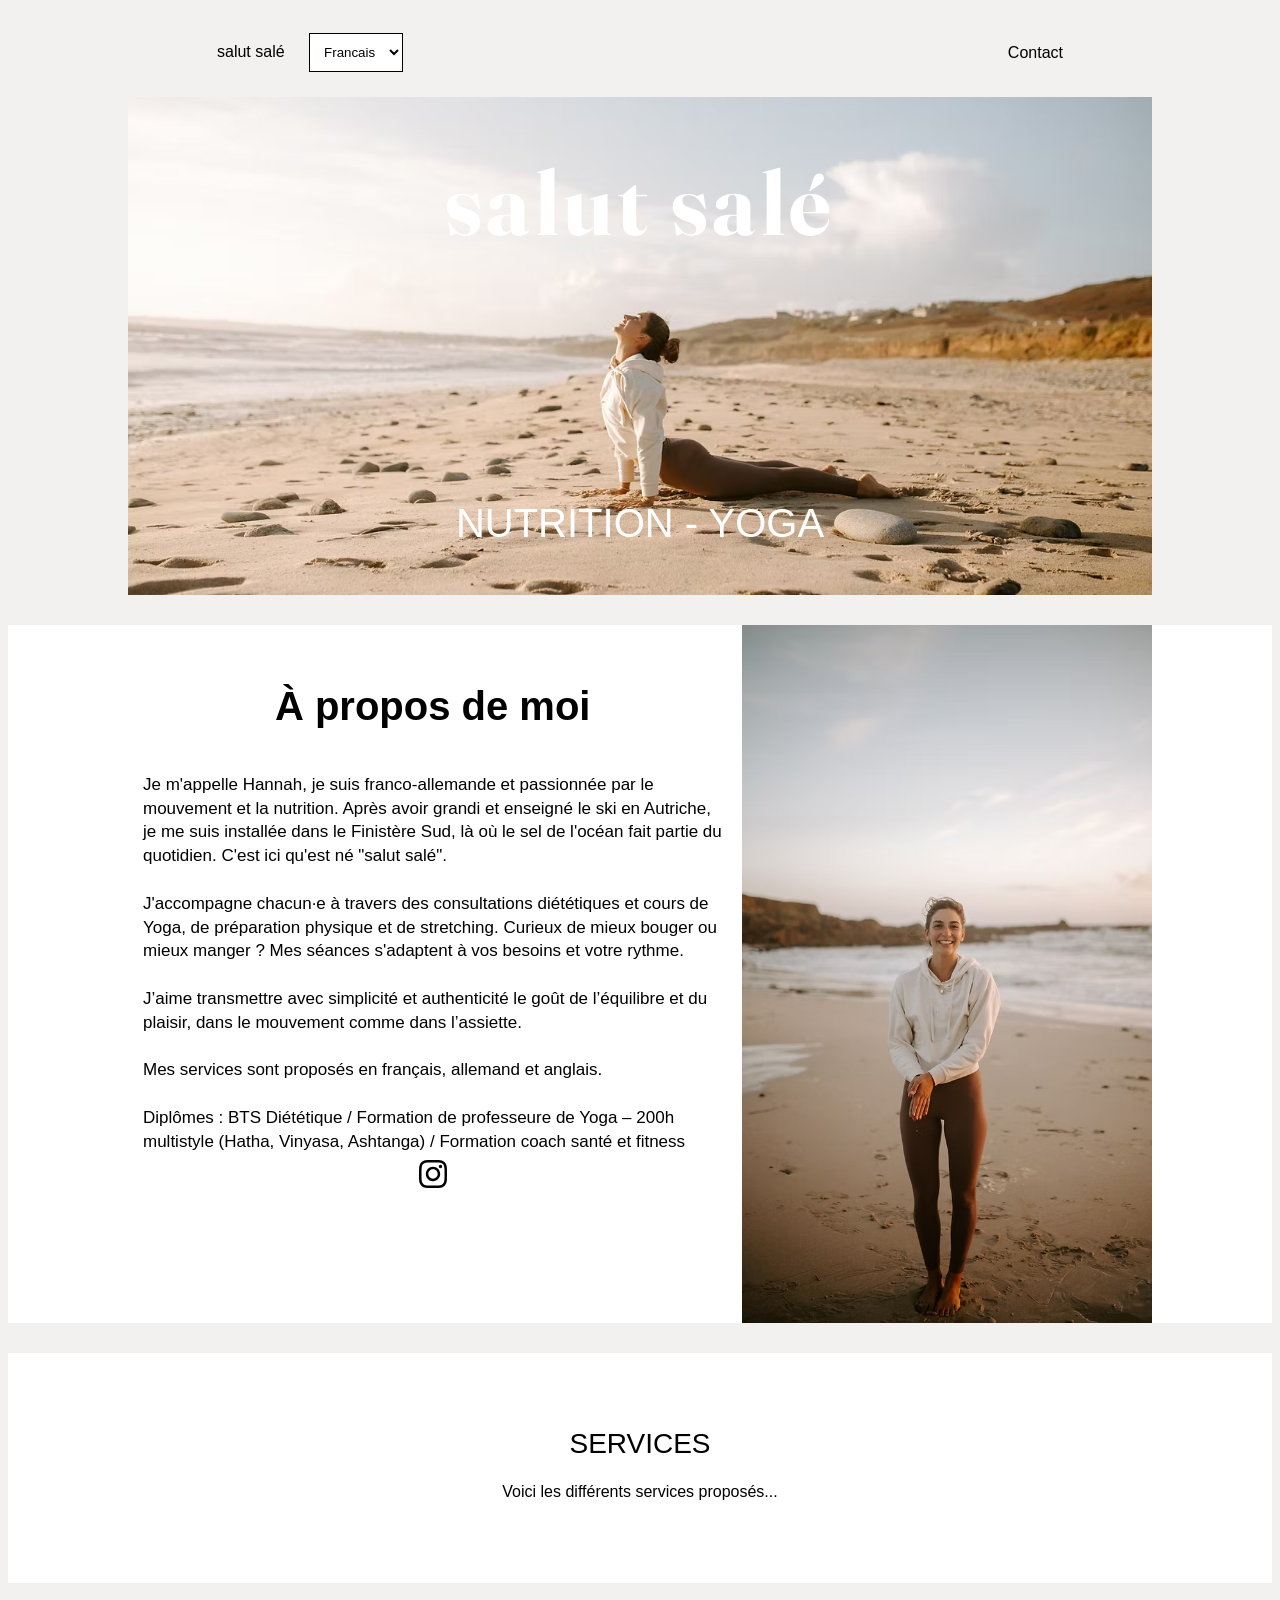
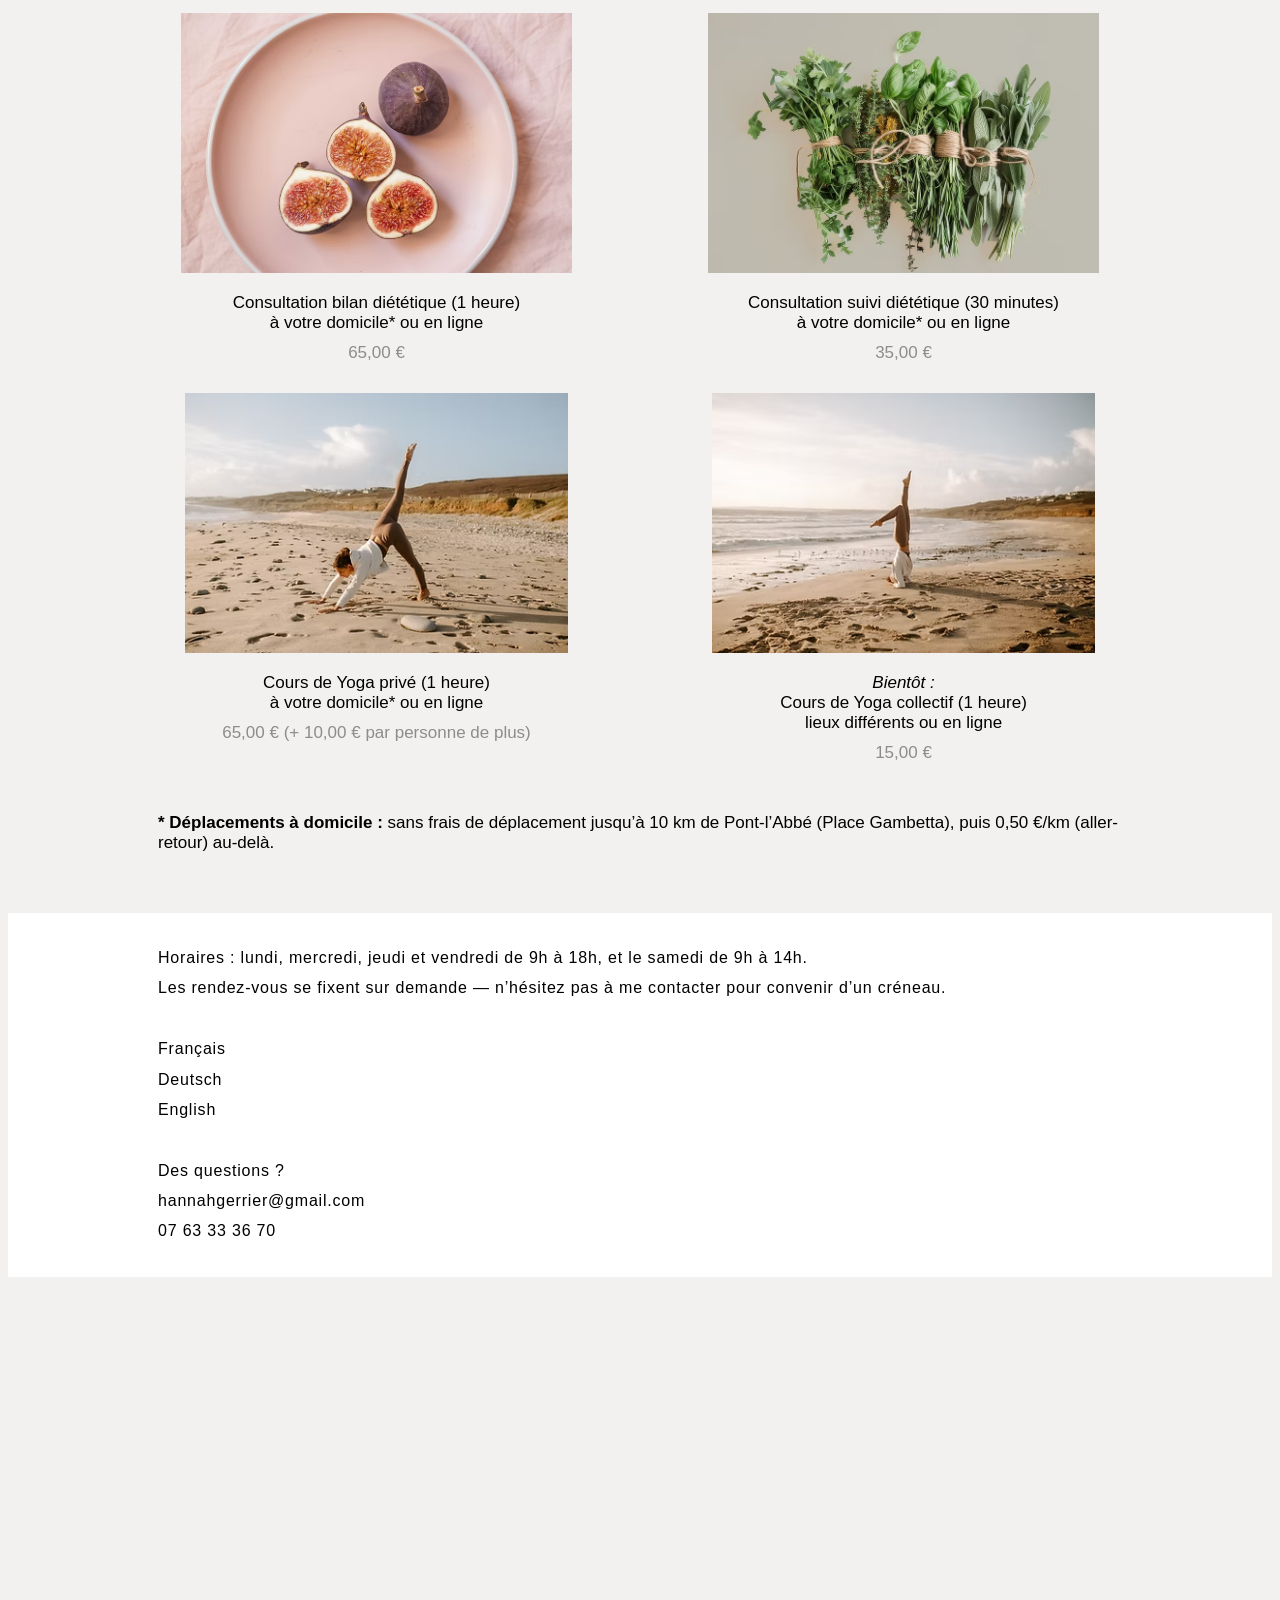
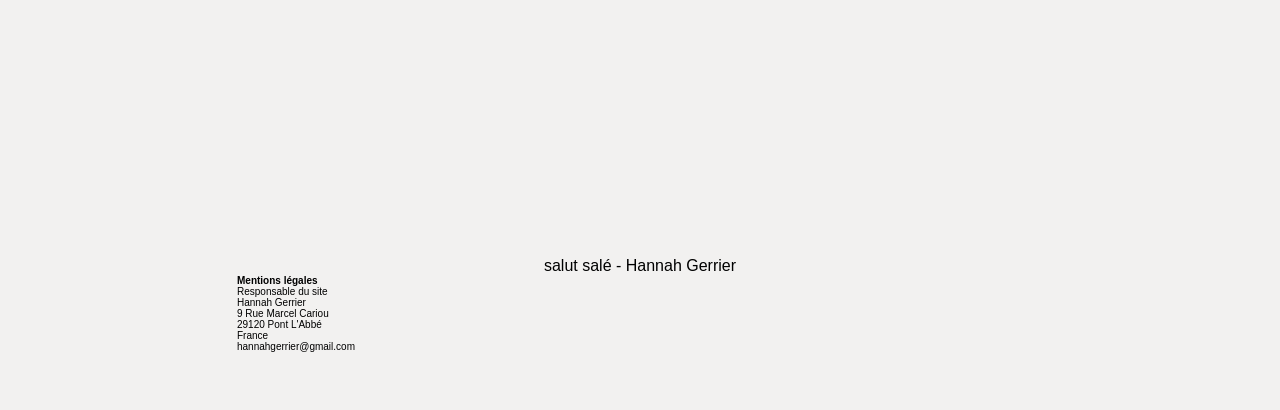
==== index.html @ c389832f "fix" ====
<!DOCTYPE html>
<html lang="fr">
  <head>
    <meta charset="utf-8" />
    <meta name="viewport" content="width=device-width, initial-scale=1.0" />
    <meta
      name="description"
      content="Hannah Gerrier - Diététicienne, professeure de Yoga et coach sportif dans le Finistère Sud. Consultations diététiques, cours de Yoga et préparation physique à domicile ou en ligne."
    />
    <meta property="og:title" content="salut salé - Nutrition et Yoga" />
    <meta
      property="og:description"
      content="Accompagnement personnalisé en nutrition et yoga dans le Finistère Sud par Hannah Gerrier."
    />
    <meta property="og:type" content="website" />
    <meta property="og:image" content="media/about.jpg" />
    <title>salut salé - Nutrition et Yoga | Hannah Gerrier</title>
    <link rel="stylesheet" href="index.css" />
    <link
      href="https://db.onlinewebfonts.com/c/55c4f556836775174bfac94178a3fe82?family=Proxima+N+W01+Reg"
      rel="stylesheet"
    />
    <link
      href="https://fonts.googleapis.com/css2?family=Fraunces:ital,opsz,wght@0,9..144,100..900;1,9..144,100..900&display=swap"
      rel="stylesheet"
    />
  </head>
  <body>
    <header>
      <div class="inner">
        <div>
          <span id="siteTitle">salut salé</span>
          <select id="langSelect" aria-label="Sélectionner la langue">
            <option>Francais</option>
            <option>Deutsch</option>
            <option>English</option>
          </select>
        </div>
        <a id="contactLink" href="#contact">Contact</a>
      </div>
    </header>
    <main>
      <section>
        <div class="inner title-section">
          <img
            class="title-picture"
            src="media/main.jpg"
            loading="lazy"
            alt="salut salé"
          />
          <div class="title">
            <div class="maintitle" id="siteTitle">salut salé</div>
            <div class="subtitle" id="subtitle">NUTRITION - YOGA</div>
          </div>
        </div>
      </section>

      <section class="bg-white">
        <div class="inner about">
          <div class="about-text">
            <h2 id="aboutTitle">À propos de moi</h2>
            <div class="about-description" id="aboutDescription">
              Je m'appelle Hannah, je suis franco-allemande et passionnée par le
              mouvement et la nutrition. Après avoir grandi et enseigné le ski
              en Autriche, je me suis installée dans le Finistère Sud, là où le
              sel de l'océan fait partie du quotidien. C'est ici qu'est né
              "salut salé".<br /><br />
              J'accompagne chacun·e à travers des consultations diététiques et
              cours de Yoga, de préparation physique et de stretching. Curieux
              de mieux bouger ou mieux manger ? Mes séances s'adaptent à vos
              besoins et votre rythme.<br /><br />
              J’aime transmettre avec simplicité et authenticité le goût de
              l’équilibre et du plaisir, dans le mouvement comme dans
              l’assiette.<br /><br />
              Mes services sont proposés en français, allemand et anglais.<br /><br />
              Diplômes : BTS Diététique / Formation de professeure de Yoga –
              200h multistyle (Hatha, Vinyasa, Ashtanga) / Formation coach santé
              et fitness
            </div>
            <div>
              <a
                href="https://www.instagram.com/salut.sale.h/"
                target="_blank"
                rel="noopener noreferrer"
                aria-label="Suivez-moi sur Instagram"
              >
                <img class="insta-img" src="media/insta.svg" alt="Instagram" />
              </a>
            </div>
          </div>
          <img
            class="about-img"
            src="media/about.jpg"
            loading="lazy"
            alt="Hannah Gerrier"
          />
        </div>
      </section>

      <section class="bg-white">
        <div class="inner services">
          <h2 id="servicesTitle">SERVICES</h2>
          <span id="servicesSubtitle">
            Voici les différents services proposés...
          </span>
        </div>
      </section>
      <section>
        <div class="inner">
          <div>
            <div class="service-list">
              <div class="service">
                <img
                  src="media/food1.jpg"
                  loading="lazy"
                  alt="Consultation diététique"
                />
                <span class="service-name" id="service1">
                  Consultation bilan diététique (1 heure)<br />à votre domicile*
                  ou en ligne
                </span>
                <span class="cost" id="service1Cost">65,00 €</span>
              </div>

              <div class="service">
                <img
                  src="media/food2.jpg"
                  loading="lazy"
                  alt="Suivi diététique"
                />
                <span class="service-name" id="service2">
                  Consultation suivi diététique (30 minutes)<br />à votre
                  domicile* ou en ligne
                </span>
                <span class="cost" id="service2Cost">35,00 €</span>
              </div>

              <div class="service">
                <img
                  src="media/yoga3.jpg"
                  loading="lazy"
                  alt="Cours de Yoga privé"
                />
                <span class="service-name" id="service3">
                  Cours de Yoga privé (1 heure)<br />à votre domicile* ou en
                  ligne
                </span>
                <span class="cost" id="service3Cost"
                  >65,00 € (+ 10,00 € par personne de plus)</span
                >
              </div>

              <div class="service">
                <img
                  src="media/yoga4.jpg"
                  loading="lazy"
                  alt="Cours de Yoga collectif"
                />
                <span class="service-name" id="service4">
                  <i>Bientôt :</i><br />
                  Cours de Yoga collectif (1 heure)<br />lieux différents ou en
                  ligne
                </span>
                <span class="cost" id="service4Cost">15,00 €</span>
              </div>
            </div>
          </div>
          <div id="locationNotice" class="location-notice">
            <b>* Déplacements à domicile :</b> sans frais de déplacement jusqu’à
            10 km de Pont-l’Abbé (Place Gambetta), puis 0,50 €/km (aller-retour)
            au-delà.
          </div>
        </div>
      </section>

      <section id="contact" class="bg-white">
        <div class="inner contact-section">
          <div id="contactSection">
            Horaires : lundi, mercredi, jeudi et vendredi de 9h à 18h, et le
            samedi de 9h à 14h.<br />
            Les rendez-vous se fixent sur demande — n’hésitez pas à me contacter
            pour convenir d’un créneau.<br /><br />
            Français<br />
            Deutsch<br />
            English<br /><br />
            Des questions ?<br />
            hannahgerrier@gmail.com<br />
            07 63 33 36 70
          </div>
        </div>
      </section>

      <section>
        <iframe
          class="maps inner"
          src="https://www.google.com/maps/embed?pb=!1m18!1m12!1m3!1d46702.15419471925!2d-4.232252920389788!3d47.86614878731675!2m3!1f0!2f0!3f0!3m2!1i1024!2i768!4f13.1!3m3!1m2!1s0x48172dc0f04c8cf7%3A0x40ca5cd36e563e0!2s29120%20Pont-l&#39;Abb%C3%A9%2C%20France!5e0!3m2!1sfr!2sat!4v1762604699730!5m2!1sfr!2sat"
          width="100%"
          height="500px"
          style="border: 0"
          allowfullscreen=""
          loading="lazy"
          referrerpolicy="no-referrer-when-downgrade"
        ></iframe>
      </section>
    </main>

    <footer>
      <div class="who" id="who">salut salé - Hannah Gerrier</div>

      <div class="inner">
        <div class="legal">
          <div class="legal-title" id="legalTitle">Mentions légales</div>
          <div id="legalContent">
            Responsable du site<br />
            Hannah Gerrier<br />
            9 Rue Marcel Cariou<br />
            29120 Pont L'Abbé<br />
            France<br />
            hannahgerrier@gmail.com
          </div>
        </div>
      </div>
    </footer>
    <script src="script.js"></script>
  </body>
</html>
---- index.css ----
html {
  font-family: "Proxima N W01 Reg", "Proxima Nova", "Helvetica Neue", Helvetica,
    Arial, sans-serif;
  scroll-behavior: smooth;
}

body {
  background-color: #f2f1f0;
}

main {
  display: flex;
  flex-direction: column;
  section {
    width: 100%;
    display: flex;
    justify-content: center;
    .inner {
      width: clamp(700px, 80vw, 1200px);
    }
  }
}

.bg-white {
  background-color: white;
}

* {
  box-sizing: border-box;
}

a {
  color: inherit;
  text-decoration: none;
}
a:visited {
  color: inherit;
}

header {
  display: flex;
  justify-content: center;

  .inner {
    display: flex;
    justify-content: space-between;
    width: clamp(500px, 70vw, 1000px);
    align-items: center;
    padding: 25px;

    select {
      margin-left: 20px;
      background: white;
      border: 1px solid black;
      padding: 10px;
    }
  }
}

main {
  display: flex;
  flex-direction: column;
  gap: 30px;
}

.title-section {
  position: relative;
  width: 100%;
  img {
    width: 100%;
    max-height: 640px;
    height: auto;
    display: block;
    object-fit: cover;
  }
  .title {
    position: absolute;
    top: 50%;
    left: 50%;
    transform: translate(-50%, -50%);
    color: white;
    text-align: center;

    display: flex;
    flex-direction: column;
    justify-content: space-between;
    height: 100%;
    padding: 50px;

    .maintitle {
      white-space: nowrap;
      font-weight: 700;
      font-family: "Fraunces";
      font-size: 90px;
      letter-spacing: 0.05em;
    }

    .subtitle {
      font-size: 40px;
    }
  }
}

.about {
  display: flex;
  justify-content: space-between;

  .about-text {
    padding: 15px;
    flex: 1;
    display: flex;
    align-items: center;
    flex-direction: column;
    padding-right: 20px;

    h2 {
      font-size: 40px;
      text-align: center;
      margin: 50px 0;
      font-weight: 700;
    }
    font-size: 18px;
    line-height: 1.8em;

    .about-description {
      max-width: 800px;
      font-size: 17px;
      line-height: 1.4em;
    }

    .insta-img {
      width: 40px;
      height: 40px;
      vertical-align: middle;
    }
  }
  .about-img {
    max-width: 40%;
    max-height: 800px;
    height: auto;
    object-fit: cover;
  }
}

.services {
  display: flex;
  justify-content: center;
  align-items: center;
  text-align: center;
  flex-direction: column;
  height: 200px;
  width: 100%;
  background-color: white;
  margin-bottom: 30px;

  h2 {
    font-size: 28px;
    font-weight: normal;
  }
}

.service-list {
  display: grid;
  grid-template-columns: repeat(2, 1fr);
  row-gap: 30px;
  column-gap: 30px;

  .service {
    display: flex;
    flex-direction: column;
    align-items: center;
    gap: 10px;
    text-align: center;
    font-size: 17px;

    img {
      width: auto;
      height: 270px;
      object-fit: cover;
      padding-bottom: 10px;
    }

    .cost {
      color: rgb(142, 140, 139);
    }
  }
}

.location-notice {
  font-size: 17px;
  padding: 30px;
  margin-top: 20px;
}

.contact-section {
  width: 100%;
  padding: 30px;
  letter-spacing: 0.05em;
  line-height: 1.9em;
  font-size: 16px;
}

footer {
  display: flex;
  flex-direction: column;

  justify-content: center;
  align-items: center;

  padding-top: 50px;
  padding-bottom: 50px;

  div {
    width: min(70vw, 1000px);
    padding: 0 15px;
  }

  .who {
    display: flex;
    justify-content: center;
    align-items: center;
  }

  .legal {
    font-size: 10px;

    .legal-title {
      font-weight: 700;
    }
  }
}

/* Mobile Responsive Styles */
@media (max-width: 768px) {
  header {
    .inner {
      flex-direction: column;
      gap: 15px;
      padding: 15px;

      select {
        margin-left: 0;
      }
    }
  }

  main section .inner {
    width: 95vw;
    min-width: unset;
  }

  .about {
    flex-direction: column;

    .about-img {
      max-width: 100%;
    }
  }

  .service-list {
    grid-template-columns: 1fr;

    .service {
      img {
        width: 100%;
        height: auto;
      }
    }
  }

  .title-section {
    .title {
      padding: 10px;

      .maintitle {
        font-size: 10vw;
        line-height: 0.9;
      }

      .subtitle {
        font-size: 5vw;
      }
    }
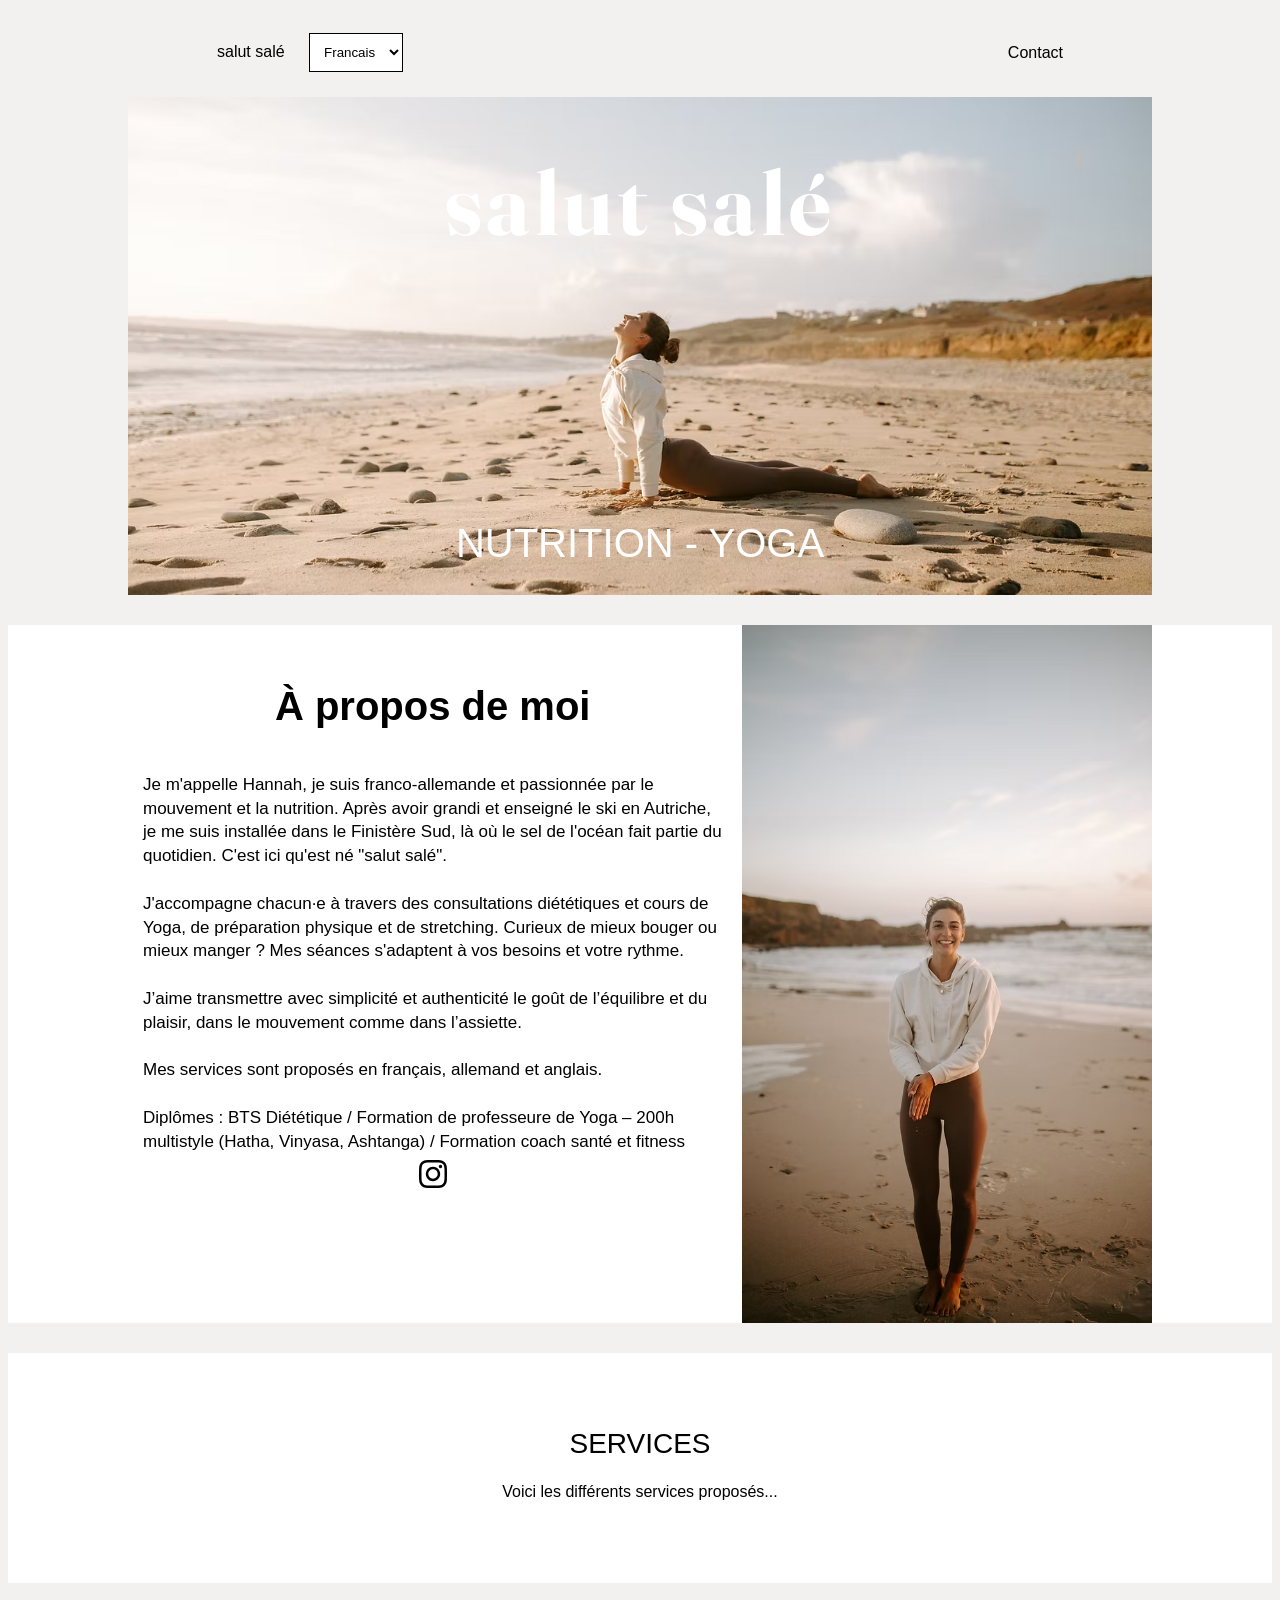
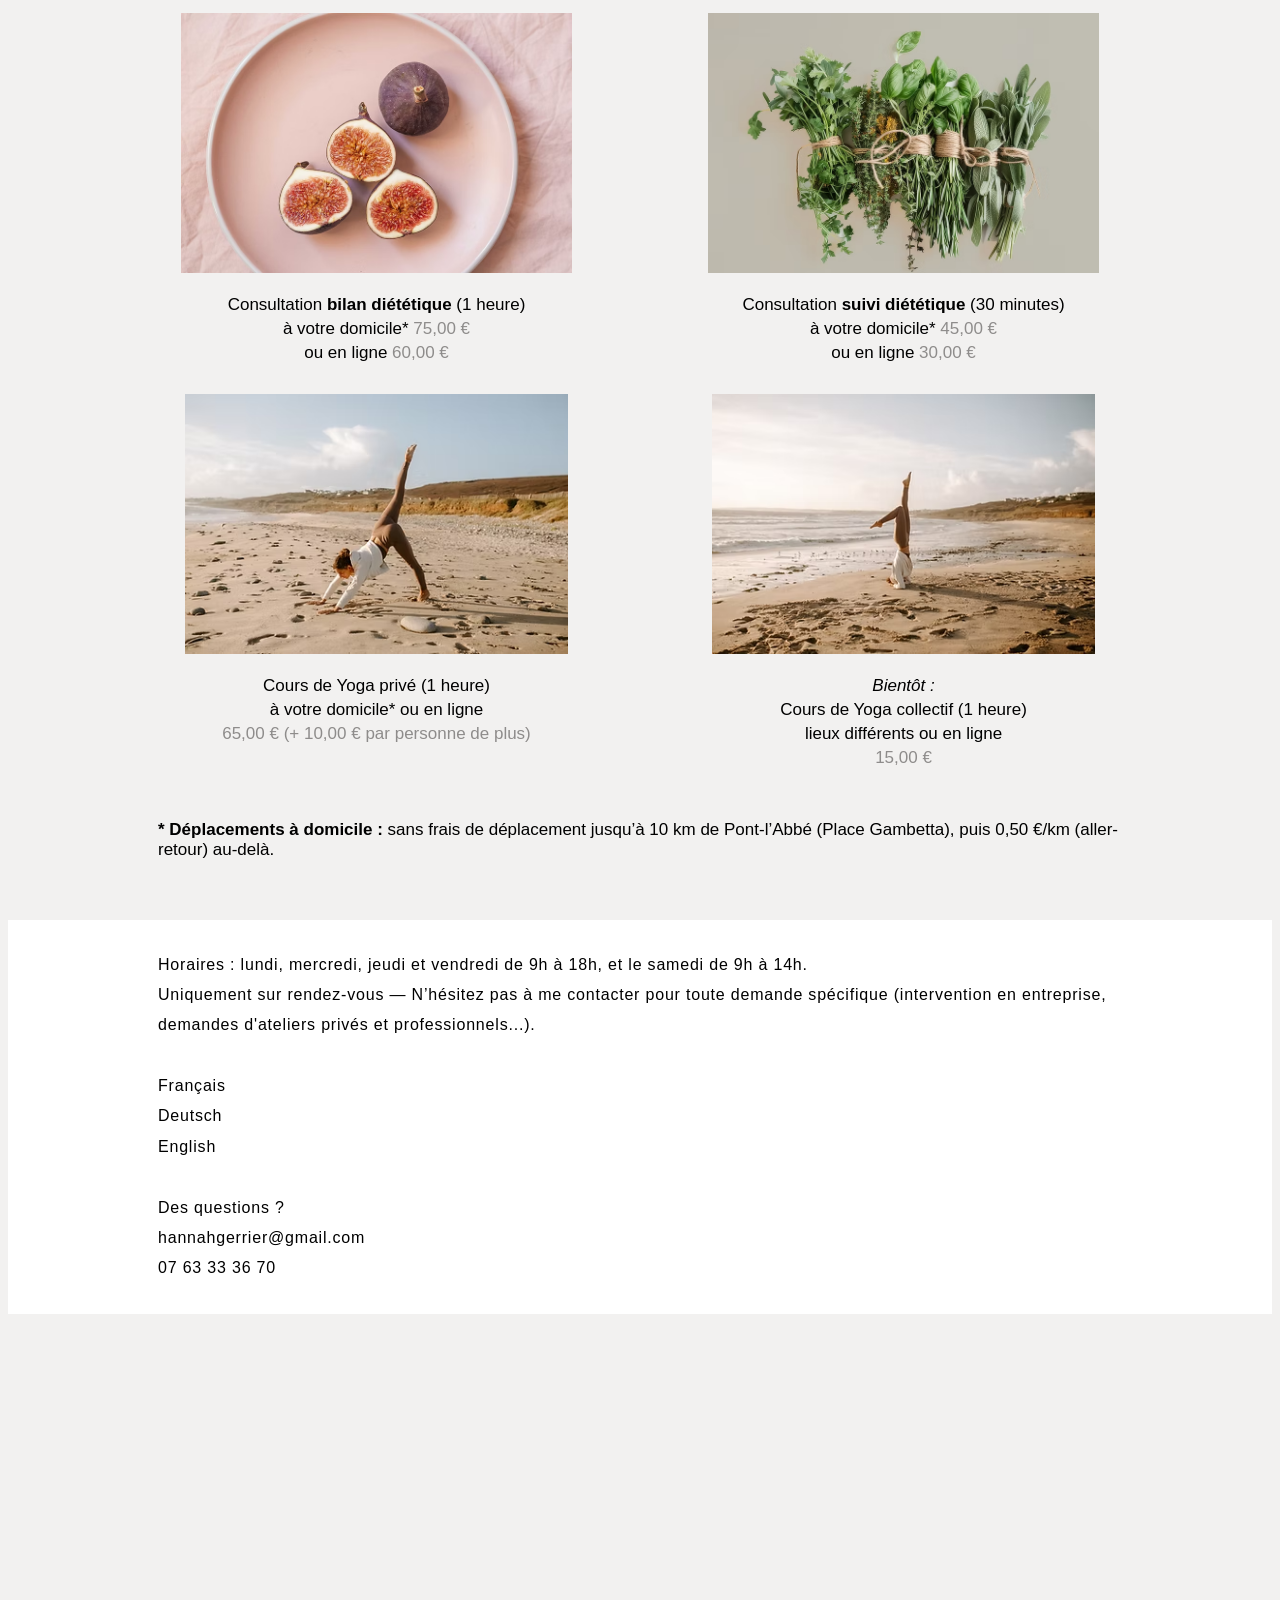
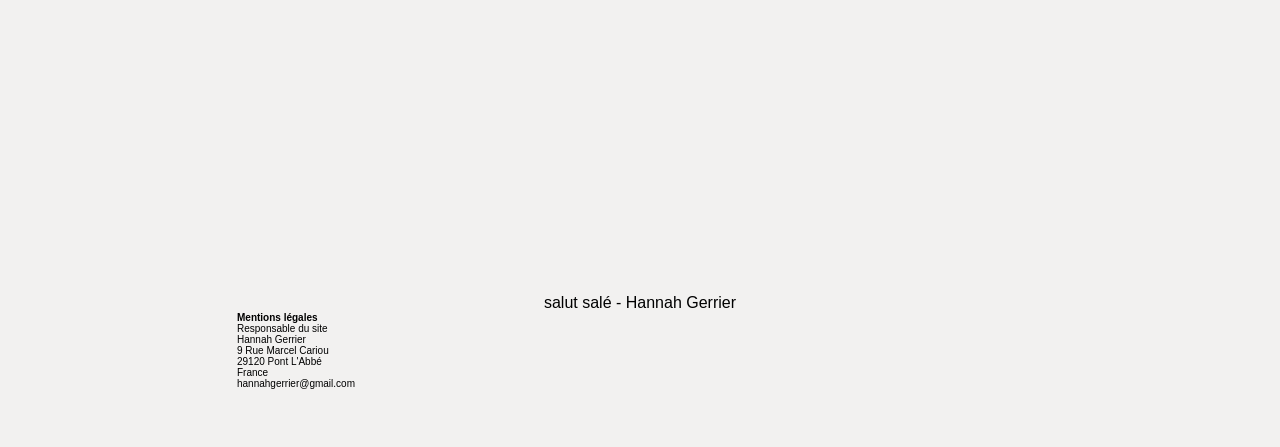
==== commit 44af4272: "changes" ====
--- a/index.html
+++ b/index.html
@@ -79,7 +79,7 @@
             </div>
             <div>
               <a
-                href="https://www.instagram.com/salut.sale.h/"
+                href="https://www.instagram.com/salutsale_/"
                 target="_blank"
                 rel="noopener noreferrer"
                 aria-label="Suivez-moi sur Instagram"
@@ -116,10 +116,10 @@
                   alt="Consultation diététique"
                 />
                 <span class="service-name" id="service1">
-                  Consultation bilan diététique (1 heure)<br />à votre domicile*
-                  ou en ligne
-                </span>
-                <span class="cost" id="service1Cost">65,00 €</span>
+                  Consultation <b>bilan diététique</b> (1 heure)<br />
+                  à votre domicile* <span class="cost">75,00 €</span><br />
+                  ou en ligne <span class="cost">60,00 €</span>
+                </span>
               </div>
 
               <div class="service">
@@ -129,10 +129,10 @@
                   alt="Suivi diététique"
                 />
                 <span class="service-name" id="service2">
-                  Consultation suivi diététique (30 minutes)<br />à votre
-                  domicile* ou en ligne
-                </span>
-                <span class="cost" id="service2Cost">35,00 €</span>
+                  Consultation <b>suivi diététique</b> (30 minutes)<br />
+                  à votre domicile* <span class="cost">45,00 €</span><br />
+                  ou en ligne <span class="cost">30,00 €</span>
+                </span>
               </div>
 
               <div class="service">
@@ -142,12 +142,12 @@
                   alt="Cours de Yoga privé"
                 />
                 <span class="service-name" id="service3">
-                  Cours de Yoga privé (1 heure)<br />à votre domicile* ou en
-                  ligne
-                </span>
-                <span class="cost" id="service3Cost"
-                  >65,00 € (+ 10,00 € par personne de plus)</span
-                >
+                  Cours de Yoga privé (1 heure)<br />
+                  à votre domicile* ou en ligne<br />
+                  <span class="cost"
+                    >65,00 € (+ 10,00 € par personne de plus)</span
+                  >
+                </span>
               </div>
 
               <div class="service">
@@ -158,10 +158,10 @@
                 />
                 <span class="service-name" id="service4">
                   <i>Bientôt :</i><br />
-                  Cours de Yoga collectif (1 heure)<br />lieux différents ou en
-                  ligne
-                </span>
-                <span class="cost" id="service4Cost">15,00 €</span>
+                  Cours de Yoga collectif (1 heure)<br />
+                  lieux différents ou en ligne<br />
+                  <span class="cost">15,00 €</span>
+                </span>
               </div>
             </div>
           </div>
@@ -178,8 +178,9 @@
           <div id="contactSection">
             Horaires : lundi, mercredi, jeudi et vendredi de 9h à 18h, et le
             samedi de 9h à 14h.<br />
-            Les rendez-vous se fixent sur demande — n’hésitez pas à me contacter
-            pour convenir d’un créneau.<br /><br />
+            Uniquement sur rendez-vous — N’hésitez pas à me contacter pour toute
+            demande spécifique (intervention en entreprise, demandes d'ateliers
+            privés et professionnels...).<br /><br />
             Français<br />
             Deutsch<br />
             English<br /><br />
--- a/index.css
+++ b/index.css
@@ -86,6 +86,7 @@
     justify-content: space-between;
     height: 100%;
     padding: 50px;
+    padding-bottom: 30px;
 
     .maintitle {
       white-space: nowrap;
@@ -172,6 +173,7 @@
     gap: 10px;
     text-align: center;
     font-size: 17px;
+    line-height: 1.4em;
 
     img {
       width: auto;
@@ -270,7 +272,8 @@
 
   .title-section {
     .title {
-      padding: 10px;
+      padding: 25px;
+      padding-bottom: 5px;
 
       .maintitle {
         font-size: 10vw;
@@ -281,3 +284,5 @@
         font-size: 5vw;
       }
     }
+  }
+}
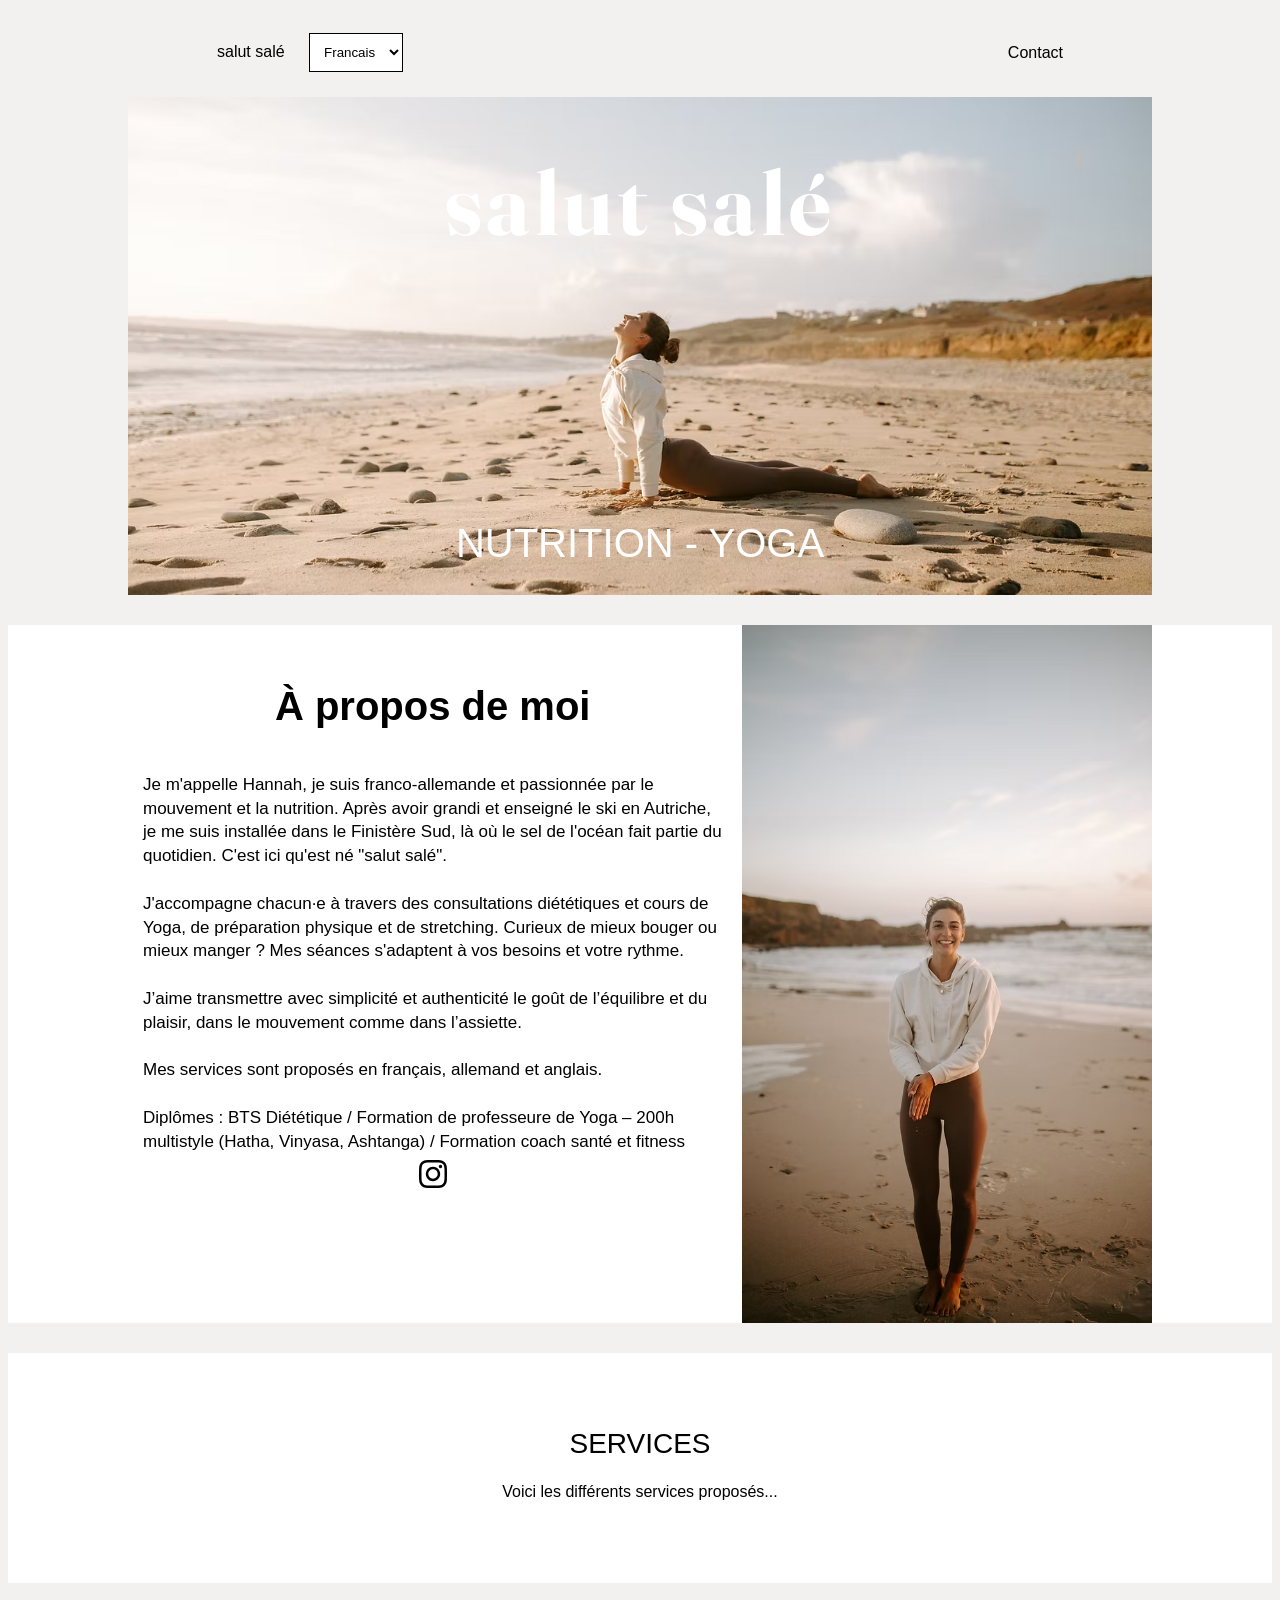
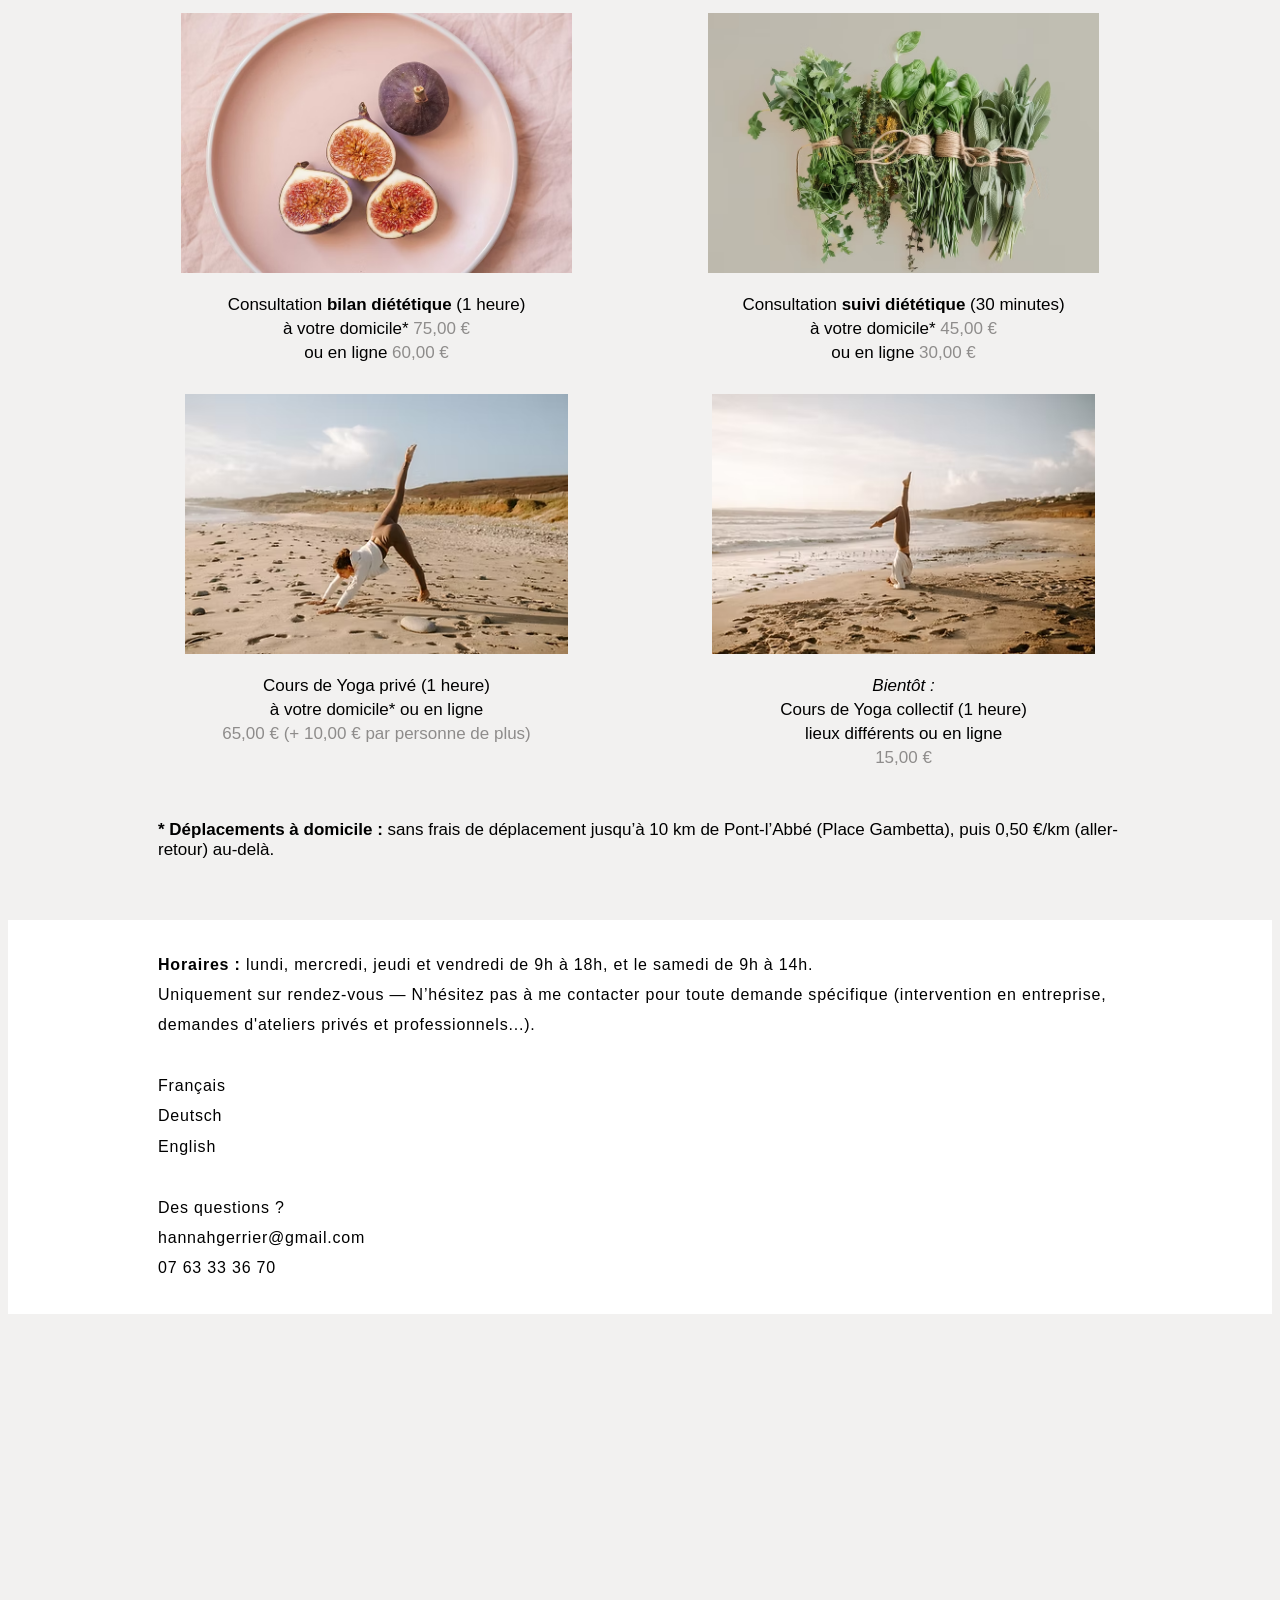
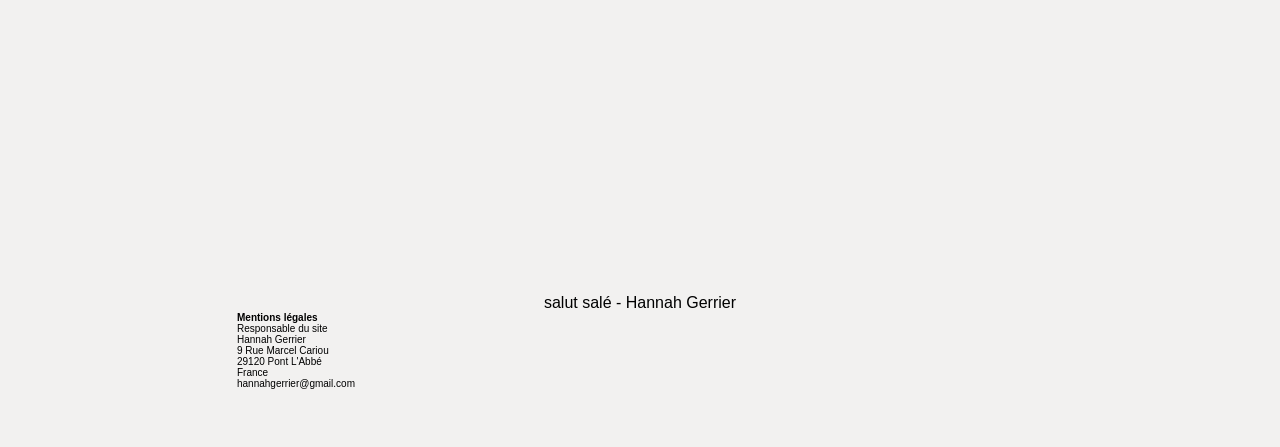
==== commit 4f817394: "Update index.html gras Horaires" ====
--- a/index.html
+++ b/index.html
@@ -176,7 +176,7 @@
       <section id="contact" class="bg-white">
         <div class="inner contact-section">
           <div id="contactSection">
-            Horaires : lundi, mercredi, jeudi et vendredi de 9h à 18h, et le
+            <b>Horaires :</b> lundi, mercredi, jeudi et vendredi de 9h à 18h, et le
             samedi de 9h à 14h.<br />
             Uniquement sur rendez-vous — N’hésitez pas à me contacter pour toute
             demande spécifique (intervention en entreprise, demandes d'ateliers
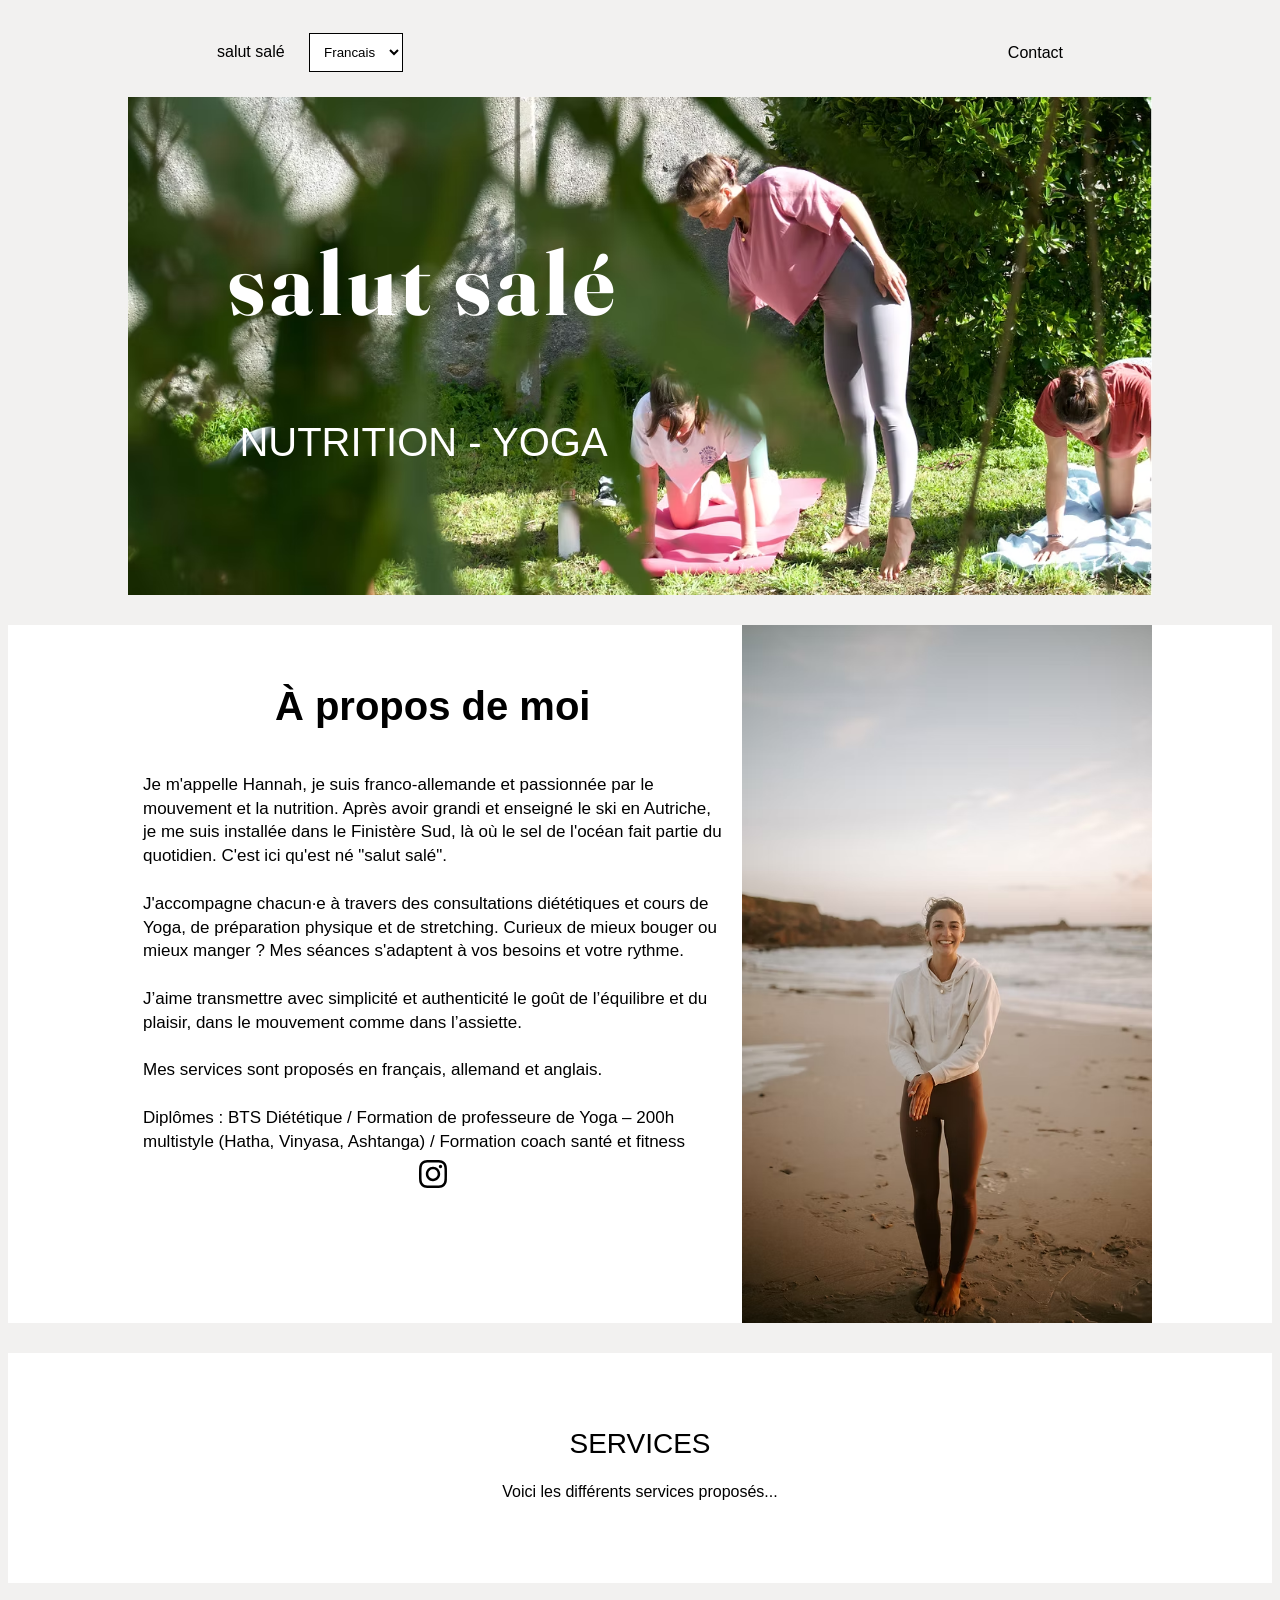
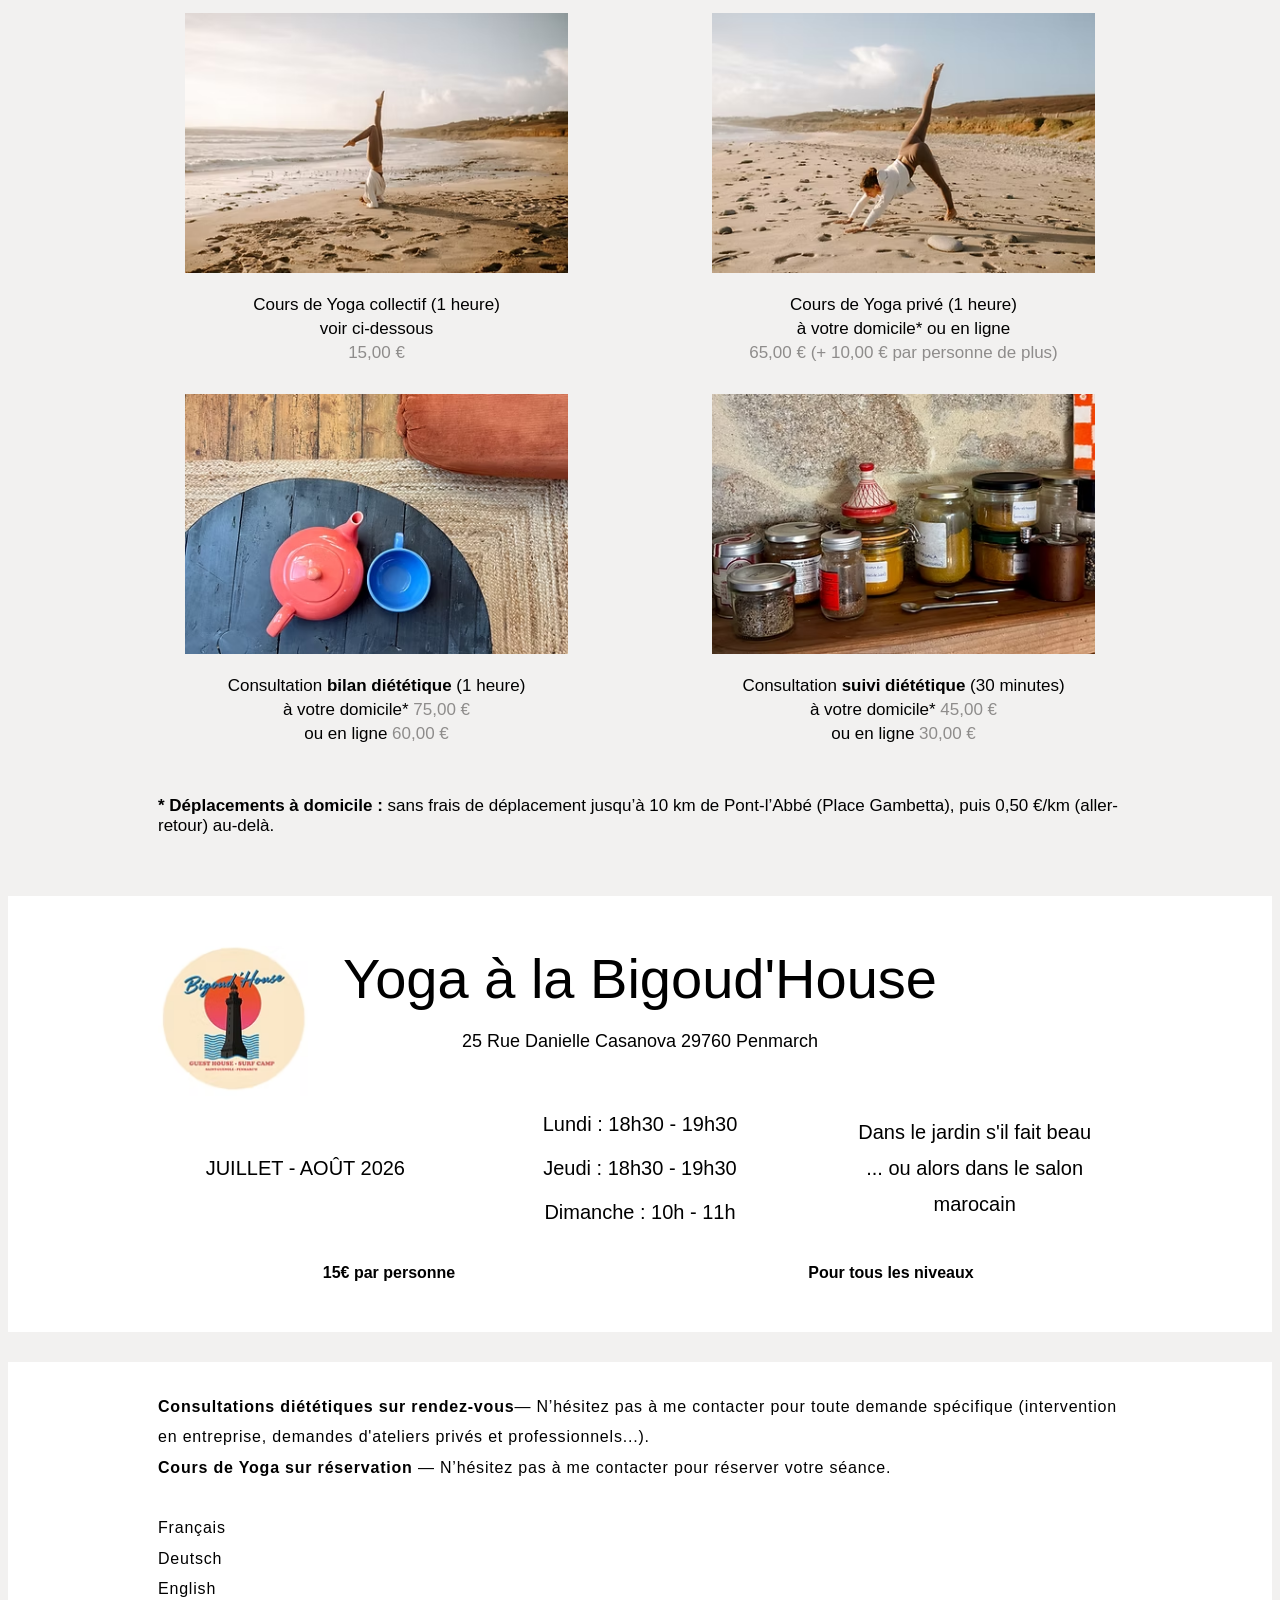
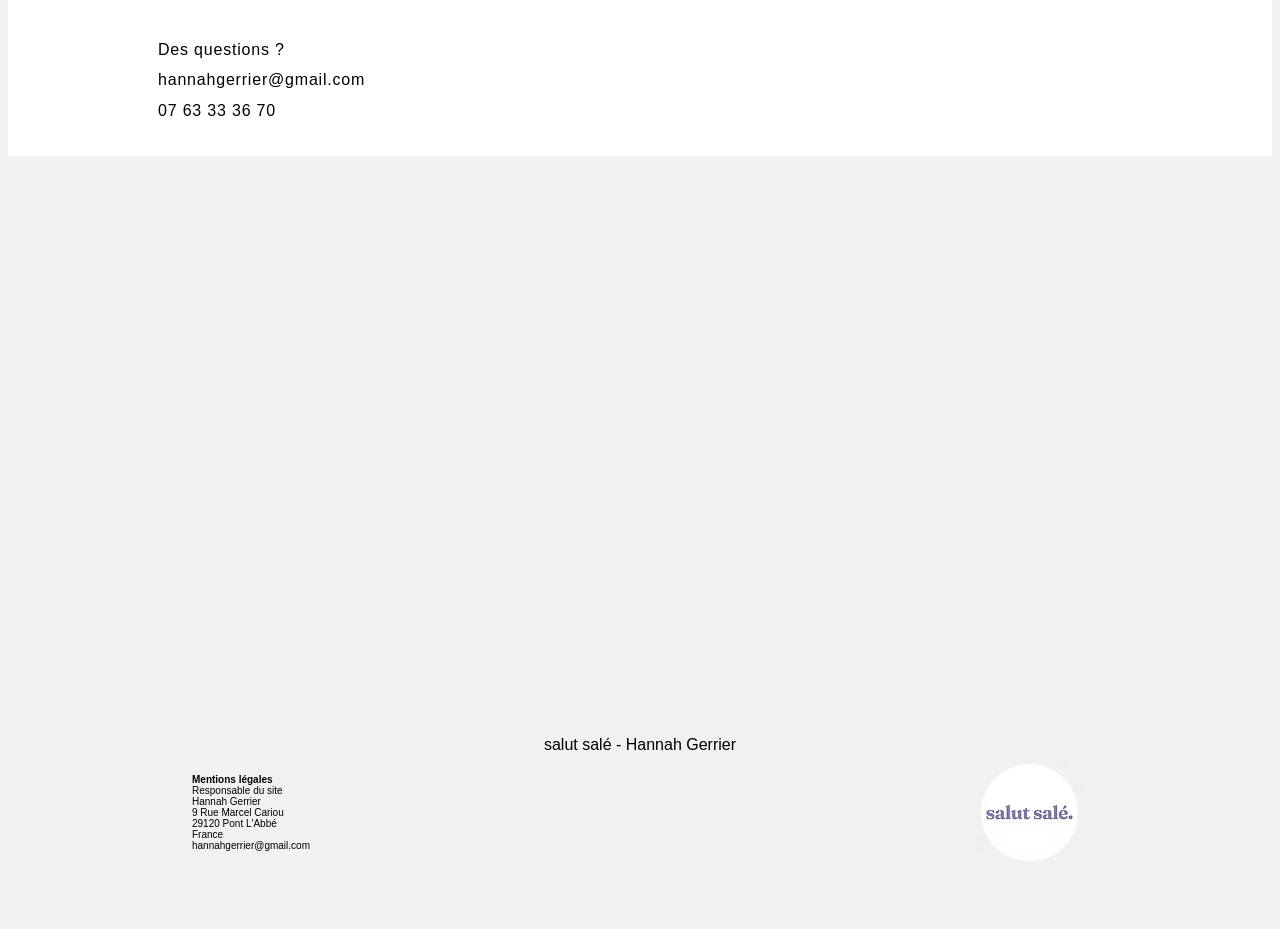
==== commit 9b718490: "changes" ====
--- a/index.html
+++ b/index.html
@@ -1,4 +1,4 @@
-<!DOCTYPE html>
+<!doctype html>
 <html lang="fr">
   <head>
     <meta charset="utf-8" />
@@ -44,7 +44,7 @@
         <div class="inner title-section">
           <img
             class="title-picture"
-            src="media/main.jpg"
+            src="media/title2.jpg"
             loading="lazy"
             alt="salut salé"
           />
@@ -111,27 +111,14 @@
             <div class="service-list">
               <div class="service">
                 <img
-                  src="media/food1.jpg"
-                  loading="lazy"
-                  alt="Consultation diététique"
-                />
-                <span class="service-name" id="service1">
-                  Consultation <b>bilan diététique</b> (1 heure)<br />
-                  à votre domicile* <span class="cost">75,00 €</span><br />
-                  ou en ligne <span class="cost">60,00 €</span>
-                </span>
-              </div>
-
-              <div class="service">
-                <img
-                  src="media/food2.jpg"
-                  loading="lazy"
-                  alt="Suivi diététique"
-                />
-                <span class="service-name" id="service2">
-                  Consultation <b>suivi diététique</b> (30 minutes)<br />
-                  à votre domicile* <span class="cost">45,00 €</span><br />
-                  ou en ligne <span class="cost">30,00 €</span>
+                  src="media/yoga4.jpg"
+                  loading="lazy"
+                  alt="Cours de Yoga collectif"
+                />
+                <span class="service-name" id="service4">
+                  Cours de Yoga collectif (1 heure)<br />
+                  voir ci-dessous<br />
+                  <span class="cost">15,00 €</span>
                 </span>
               </div>
 
@@ -152,15 +139,27 @@
 
               <div class="service">
                 <img
-                  src="media/yoga4.jpg"
-                  loading="lazy"
-                  alt="Cours de Yoga collectif"
-                />
-                <span class="service-name" id="service4">
-                  <i>Bientôt :</i><br />
-                  Cours de Yoga collectif (1 heure)<br />
-                  lieux différents ou en ligne<br />
-                  <span class="cost">15,00 €</span>
+                  src="media/pots.png"
+                  loading="lazy"
+                  alt="Consultation diététique"
+                />
+                <span class="service-name" id="service1">
+                  Consultation <b>bilan diététique</b> (1 heure)<br />
+                  à votre domicile* <span class="cost">75,00 €</span><br />
+                  ou en ligne <span class="cost">60,00 €</span>
+                </span>
+              </div>
+
+              <div class="service">
+                <img
+                  src="media/pots2.png"
+                  loading="lazy"
+                  alt="Suivi diététique"
+                />
+                <span class="service-name" id="service2">
+                  Consultation <b>suivi diététique</b> (30 minutes)<br />
+                  à votre domicile* <span class="cost">45,00 €</span><br />
+                  ou en ligne <span class="cost">30,00 €</span>
                 </span>
               </div>
             </div>
@@ -173,14 +172,43 @@
         </div>
       </section>
 
+      <section id="bigoud" class="bg-white">
+        <div class="inner bigoud">
+          <img
+            class="bigoud-logo"
+            src="media/tinylogo.jpg"
+            loading="lazy"
+            alt="Bigoud'House"
+          />
+          <h2 class="bigoud-title" id="bigoudTitle">Yoga à la Bigoud'House</h2>
+          <p class="bigoud-address">25 Rue Danielle Casanova 29760 Penmarch</p>
+          <div class="bigoud-grid">
+            <p id="bigoudPeriod">JUILLET - AOÛT 2026</p>
+            <div class="bigoud-schedule" id="bigoudSchedule">
+              Lundi : 18h30 - 19h30<br />
+              Jeudi : 18h30 - 19h30<br />
+              Dimanche : 10h - 11h
+            </div>
+            <div class="bigoud-place" id="bigoudPlace">
+              Dans le jardin s'il fait beau<br />
+              ... ou alors dans le salon marocain
+            </div>
+          </div>
+          <div class="bigoud-footer">
+            <p class="bigoud-bold" id="bigoudPrice">15€ par personne</p>
+            <p class="bigoud-bold" id="bigoudLevels">Pour tous les niveaux</p>
+          </div>
+        </div>
+      </section>
+
       <section id="contact" class="bg-white">
         <div class="inner contact-section">
           <div id="contactSection">
-            <b>Horaires :</b> lundi, mercredi, jeudi et vendredi de 9h à 18h, et le
-            samedi de 9h à 14h.<br />
-            Uniquement sur rendez-vous — N’hésitez pas à me contacter pour toute
-            demande spécifique (intervention en entreprise, demandes d'ateliers
-            privés et professionnels...).<br /><br />
+            <b>Consultations diététiques sur rendez-vous</b>— N’hésitez pas à me
+            contacter pour toute demande spécifique (intervention en
+            entreprise​, demandes d'ateliers privés et professionnels...).<br />
+            <b>Cours de Yoga sur réservation</b> — N’hésitez pas à me contacter
+            pour réserver votre séance.<br /><br />
             Français<br />
             Deutsch<br />
             English<br /><br />
@@ -208,7 +236,7 @@
     <footer>
       <div class="who" id="who">salut salé - Hannah Gerrier</div>
 
-      <div class="inner">
+      <div class="bottom">
         <div class="legal">
           <div class="legal-title" id="legalTitle">Mentions légales</div>
           <div id="legalContent">
@@ -220,6 +248,7 @@
             hannahgerrier@gmail.com
           </div>
         </div>
+        <img src="media/tinylogo2.png" loading="lazy" alt="Suivi diététique" />
       </div>
     </footer>
     <script src="script.js"></script>
--- a/index.css
+++ b/index.css
@@ -1,6 +1,7 @@
 html {
-  font-family: "Proxima N W01 Reg", "Proxima Nova", "Helvetica Neue", Helvetica,
-    Arial, sans-serif;
+  font-family:
+    "Proxima N W01 Reg", "Proxima Nova", "Helvetica Neue", Helvetica, Arial,
+    sans-serif;
   scroll-behavior: smooth;
 }
 
@@ -75,9 +76,8 @@
   }
   .title {
     position: absolute;
-    top: 50%;
-    left: 50%;
-    transform: translate(-50%, -50%);
+    top: 0;
+    left: 50px;
     color: white;
     text-align: center;
 
@@ -86,7 +86,8 @@
     justify-content: space-between;
     height: 100%;
     padding: 50px;
-    padding-bottom: 30px;
+    padding-top: 130px;
+    padding-bottom: 130px;
 
     .maintitle {
       white-space: nowrap;
@@ -194,6 +195,70 @@
   margin-top: 20px;
 }
 
+.bigoud {
+  position: relative;
+  padding: 50px 30px;
+  text-align: center;
+}
+
+.bigoud-logo {
+  position: absolute;
+  top: 50px;
+  left: 30px;
+  width: 150px;
+  height: auto;
+}
+
+.bigoud-title {
+  font-size: 56px;
+  font-weight: normal;
+  margin: 0 0 20px;
+}
+
+.bigoud-address {
+  font-size: 18px;
+  margin: 0 0 50px;
+}
+
+.bigoud-grid {
+  display: grid;
+  grid-template-columns: repeat(3, 1fr);
+  align-items: center;
+  column-gap: 40px;
+  row-gap: 30px;
+  font-size: 20px;
+}
+
+.bigoud-grid p {
+  margin: 0;
+  line-height: 1.5em;
+}
+
+.bigoud-schedule {
+  line-height: 2.2em;
+}
+
+.bigoud-place {
+  line-height: 1.8em;
+}
+
+.bigoud-bold {
+  font-weight: bold;
+  font-size: 16px;
+}
+
+.bigoud-footer {
+  display: grid;
+  grid-template-columns: repeat(2, 1fr);
+  column-gap: 40px;
+  text-align: center;
+  margin-top: 30px;
+}
+
+.bigoud-footer p {
+  margin: 0;
+}
+
 .contact-section {
   width: 100%;
   padding: 30px;
@@ -211,10 +276,15 @@
 
   padding-top: 50px;
   padding-bottom: 50px;
-
-  div {
-    width: min(70vw, 1000px);
-    padding: 0 15px;
+  width: min(70vw, 1000px);
+  margin-left: auto;
+  margin-right: auto;
+
+  .bottom {
+    width: 100%;
+    display: flex;
+    justify-content: space-between;
+    align-items: center;
   }
 
   .who {
@@ -285,4 +355,23 @@
       }
     }
   }
-}
+
+  .bigoud-logo {
+    position: static;
+    margin: 0 auto 20px;
+    display: block;
+  }
+
+  .bigoud-grid,
+  .bigoud-footer {
+    grid-template-columns: 1fr;
+  }
+
+  .bigoud-footer {
+    row-gap: 10px;
+  }
+
+  .bigoud-place {
+    text-align: center;
+  }
+}
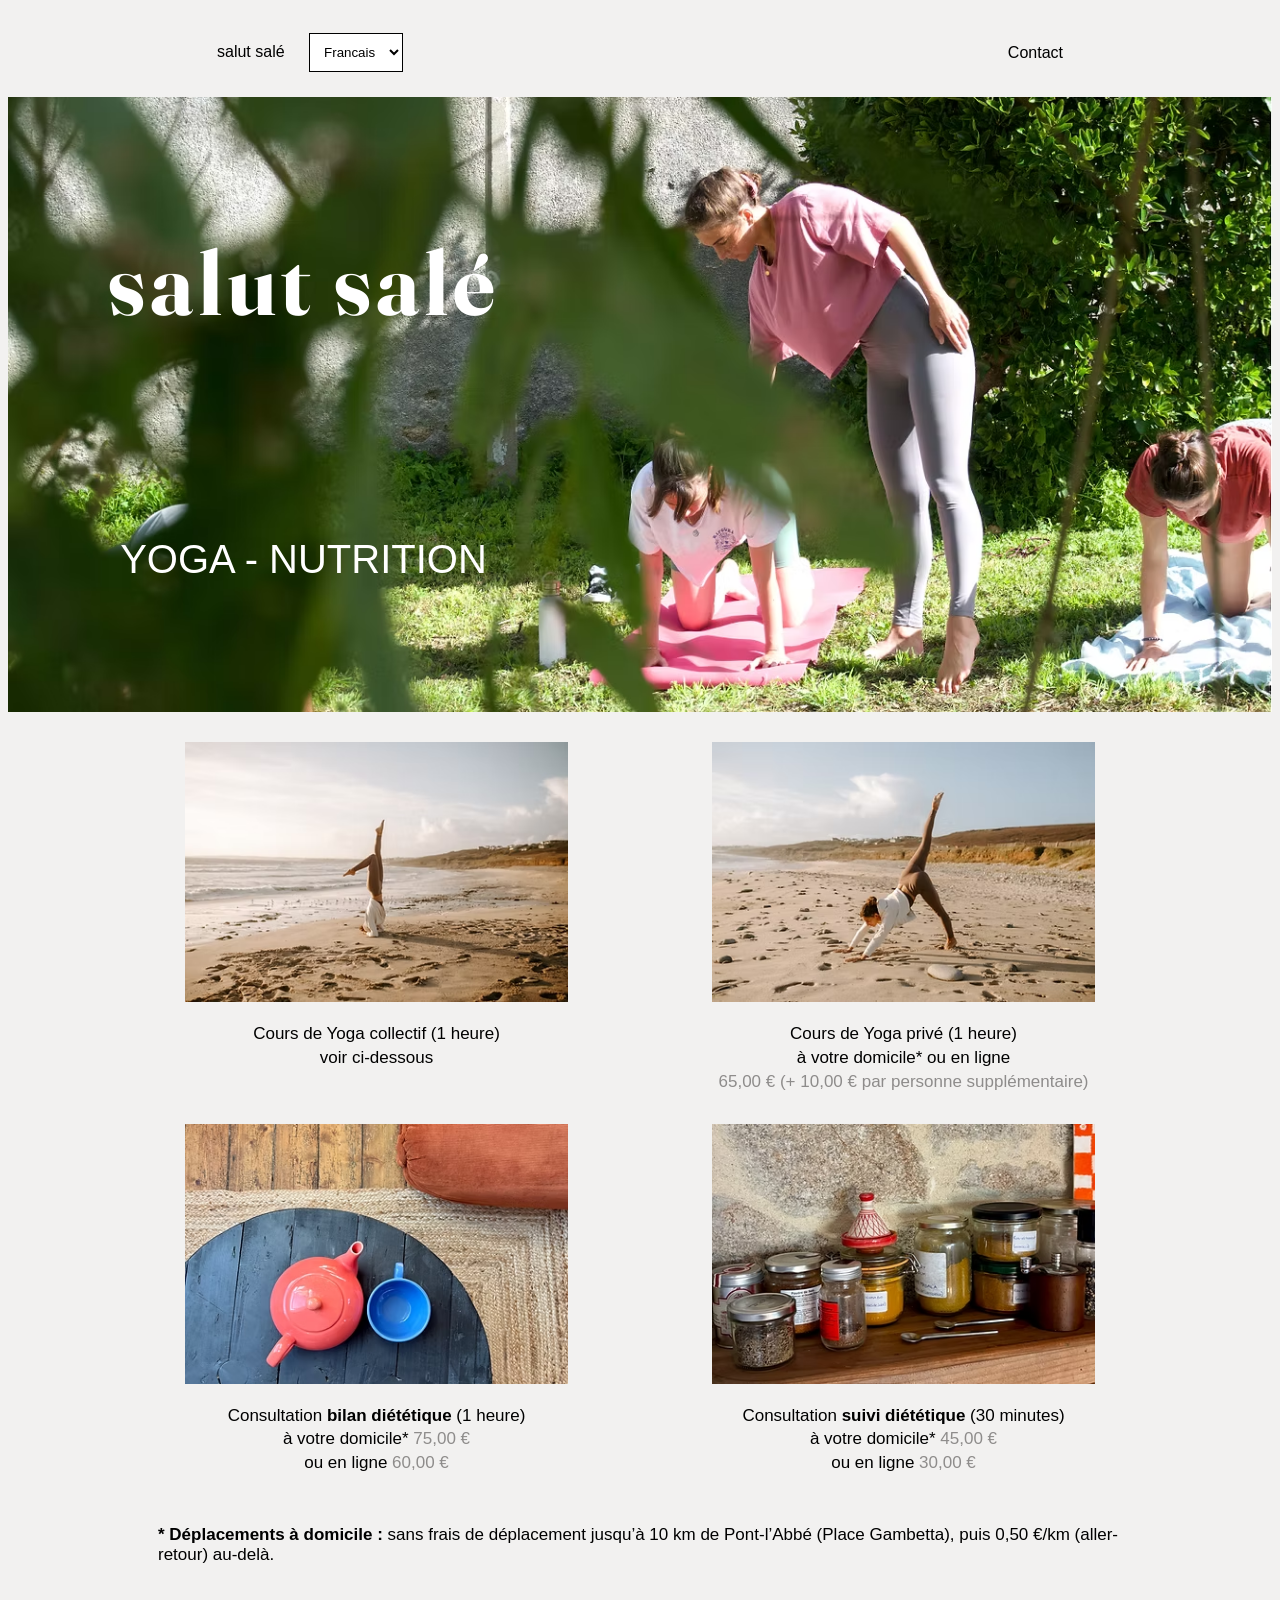
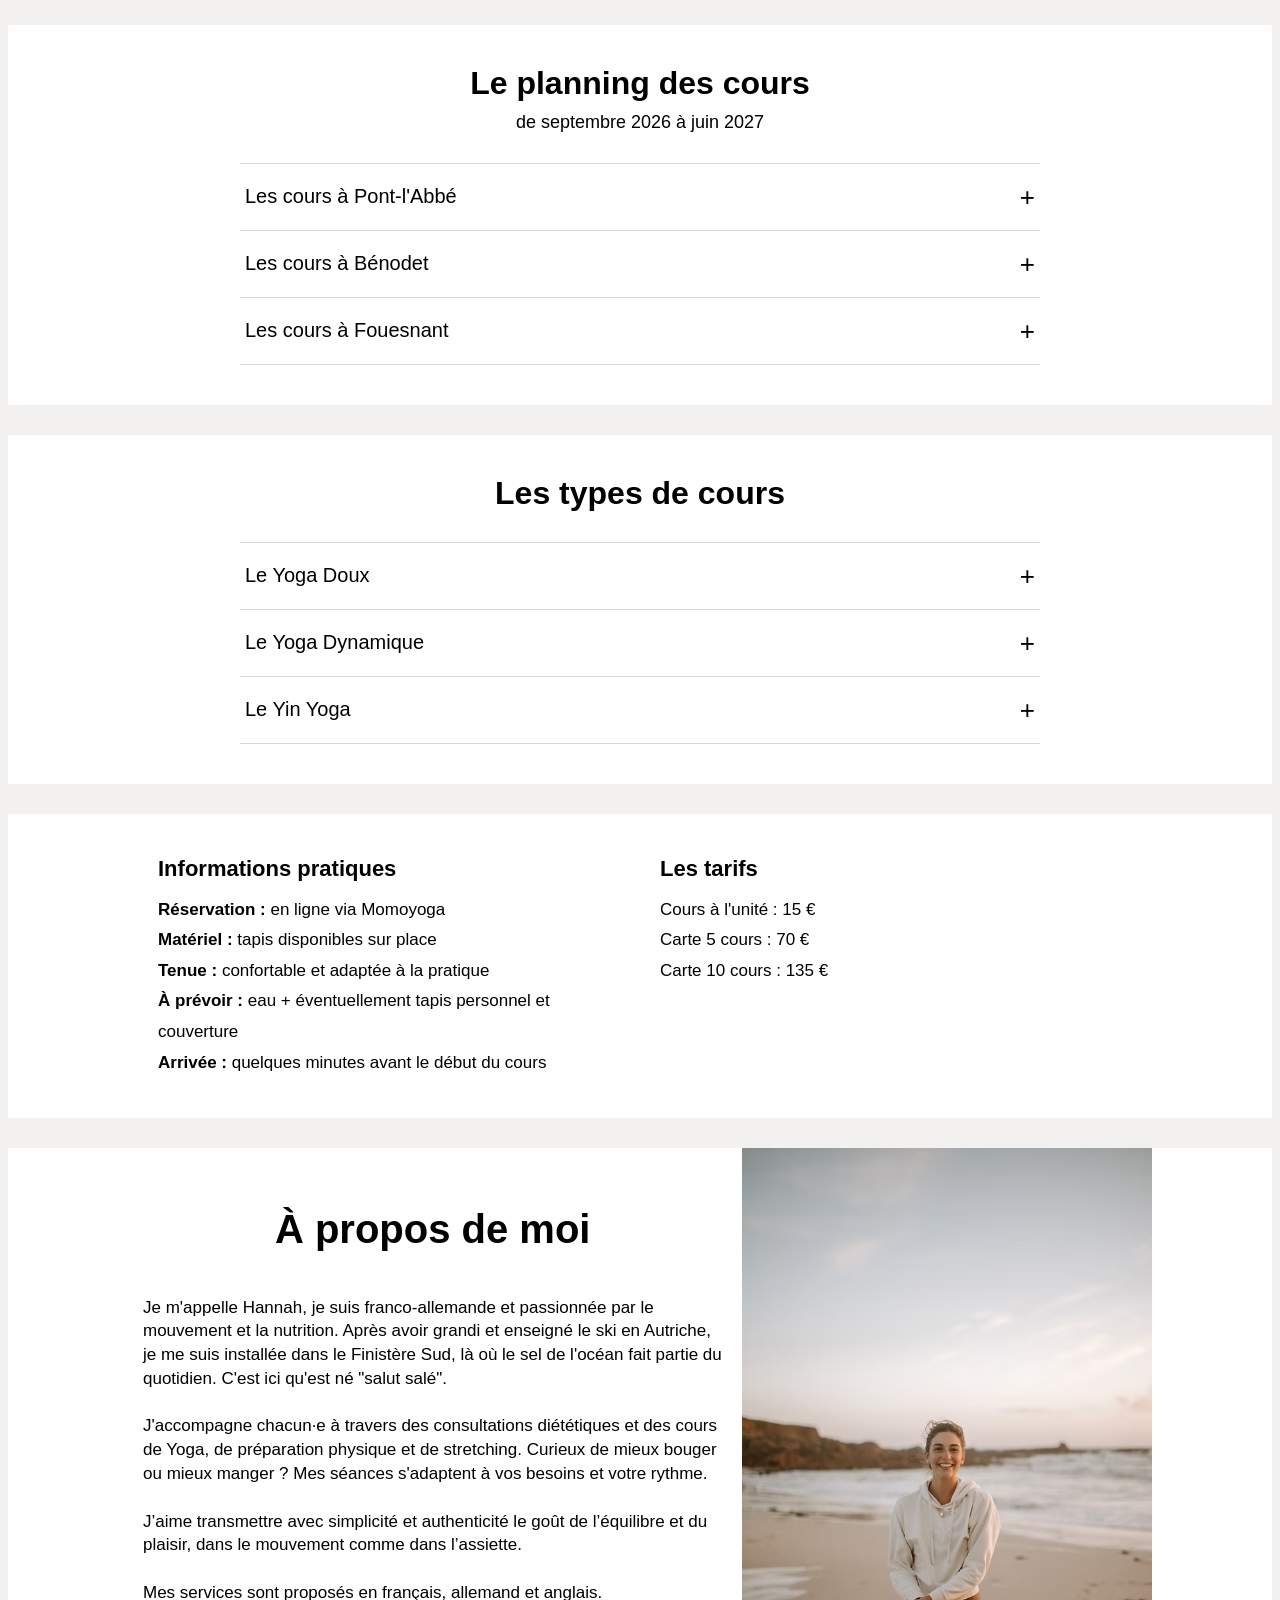
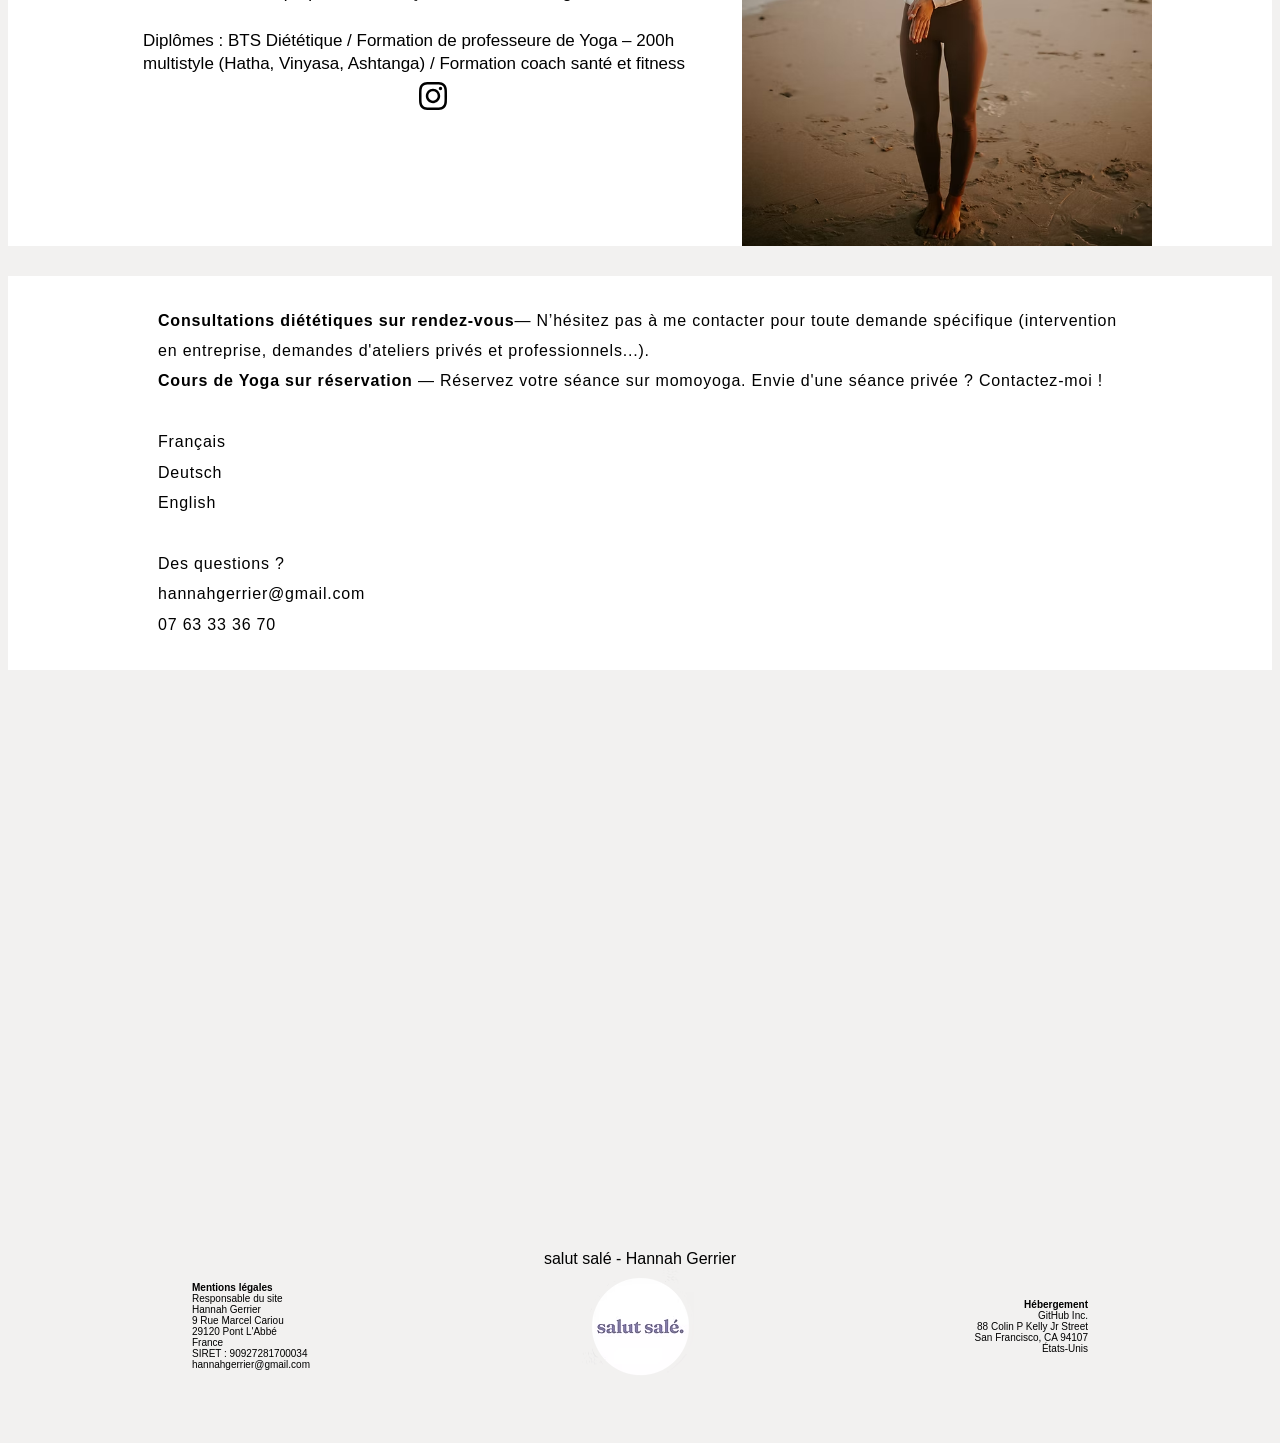
==== commit 6b45b2c5: "Mirror content updates from the wix site - Remove the Yoga à la Bigoud'House section and the SERVICE" ====
--- a/index.html
+++ b/index.html
@@ -41,7 +41,7 @@
     </header>
     <main>
       <section>
-        <div class="inner title-section">
+        <div class="title-section">
           <img
             class="title-picture"
             src="media/title2.jpg"
@@ -49,62 +49,12 @@
             alt="salut salé"
           />
           <div class="title">
-            <div class="maintitle" id="siteTitle">salut salé</div>
-            <div class="subtitle" id="subtitle">NUTRITION - YOGA</div>
-          </div>
-        </div>
-      </section>
-
-      <section class="bg-white">
-        <div class="inner about">
-          <div class="about-text">
-            <h2 id="aboutTitle">À propos de moi</h2>
-            <div class="about-description" id="aboutDescription">
-              Je m'appelle Hannah, je suis franco-allemande et passionnée par le
-              mouvement et la nutrition. Après avoir grandi et enseigné le ski
-              en Autriche, je me suis installée dans le Finistère Sud, là où le
-              sel de l'océan fait partie du quotidien. C'est ici qu'est né
-              "salut salé".<br /><br />
-              J'accompagne chacun·e à travers des consultations diététiques et
-              cours de Yoga, de préparation physique et de stretching. Curieux
-              de mieux bouger ou mieux manger ? Mes séances s'adaptent à vos
-              besoins et votre rythme.<br /><br />
-              J’aime transmettre avec simplicité et authenticité le goût de
-              l’équilibre et du plaisir, dans le mouvement comme dans
-              l’assiette.<br /><br />
-              Mes services sont proposés en français, allemand et anglais.<br /><br />
-              Diplômes : BTS Diététique / Formation de professeure de Yoga –
-              200h multistyle (Hatha, Vinyasa, Ashtanga) / Formation coach santé
-              et fitness
-            </div>
-            <div>
-              <a
-                href="https://www.instagram.com/salutsale_/"
-                target="_blank"
-                rel="noopener noreferrer"
-                aria-label="Suivez-moi sur Instagram"
-              >
-                <img class="insta-img" src="media/insta.svg" alt="Instagram" />
-              </a>
-            </div>
-          </div>
-          <img
-            class="about-img"
-            src="media/about.jpg"
-            loading="lazy"
-            alt="Hannah Gerrier"
-          />
-        </div>
-      </section>
-
-      <section class="bg-white">
-        <div class="inner services">
-          <h2 id="servicesTitle">SERVICES</h2>
-          <span id="servicesSubtitle">
-            Voici les différents services proposés...
-          </span>
-        </div>
-      </section>
+            <div class="maintitle">salut salé</div>
+            <div class="subtitle" id="subtitle">YOGA - NUTRITION</div>
+          </div>
+        </div>
+      </section>
+
       <section>
         <div class="inner">
           <div>
@@ -117,8 +67,7 @@
                 />
                 <span class="service-name" id="service4">
                   Cours de Yoga collectif (1 heure)<br />
-                  voir ci-dessous<br />
-                  <span class="cost">15,00 €</span>
+                  voir ci-dessous
                 </span>
               </div>
 
@@ -132,7 +81,7 @@
                   Cours de Yoga privé (1 heure)<br />
                   à votre domicile* ou en ligne<br />
                   <span class="cost"
-                    >65,00 € (+ 10,00 € par personne de plus)</span
+                    >65,00 € (+ 10,00 € par personne supplémentaire)</span
                   >
                 </span>
               </div>
@@ -172,32 +121,166 @@
         </div>
       </section>
 
-      <section id="bigoud" class="bg-white">
-        <div class="inner bigoud">
+      <section class="bg-white">
+        <div class="inner courses">
+          <h2 class="section-title" id="planningTitle">
+            Le planning des cours
+          </h2>
+          <p class="section-subtitle" id="planningSubtitle">
+            de septembre 2026 à juin 2027
+          </p>
+          <div class="accordion">
+            <details>
+              <summary id="planning1Title">Les cours à Pont-l'Abbé</summary>
+              <div class="accordion-body" id="planning1Content">
+                Jeudi - 18h15 à 19h15 - Yoga dynamique<br />
+                Jeudi - 19h30 à 20h30 - Yoga doux<br /><br />
+                Les cours ont lieu dans le Studio 15, 15 Route de Loctudy
+              </div>
+            </details>
+            <details>
+              <summary id="planning2Title">Les cours à Bénodet</summary>
+              <div class="accordion-body" id="planning2Content">
+                Mercredi - 18h15 à 19h15 - Yoga dynamique<br />
+                Mercredi - 19h30 à 20h30 - Yoga doux<br /><br />
+                Les cours ont lieu dans le Château Les Garennes (réservation
+                sur leur site internet)
+              </div>
+            </details>
+            <details>
+              <summary id="planning3Title">Les cours à Fouesnant</summary>
+              <div class="accordion-body" id="planning3Content">
+                Lundi - 18h10 à 19h25 - Yin Yoga<br />
+                Lundi - 19h30 à 20h45 - Hatha Flow<br /><br />
+                Les cours ont lieu dans le complexe sportif Bréhoulou, salle 9
+              </div>
+            </details>
+          </div>
+        </div>
+      </section>
+
+      <section class="bg-white">
+        <div class="inner courses">
+          <h2 class="section-title" id="typesTitle">Les types de cours</h2>
+          <div class="accordion">
+            <details>
+              <summary id="types1Title">Le Yoga Doux</summary>
+              <div class="accordion-body" id="types1Content">
+                ... une pratique équilibrée qui mélange la tenue des postures
+                longues avec des enchaînements fluides.<br /><br />
+                Les postures sont explorées avec attention, tout en laissant
+                une place au mouvement pour créer une pratique vivante.<br /><br />
+                Une pratique pour renforcer le corps en douceur, améliorer sa
+                mobilité et sa coordination, tout en cultivant concentration et
+                présence.<br /><br />
+                Accessible à tous les niveaux, chacun est invité à adapter la
+                pratique à son propre corps.
+              </div>
+            </details>
+            <details>
+              <summary id="types2Title">Le Yoga Dynamique</summary>
+              <div class="accordion-body" id="types2Content">
+                ... une pratique rythmée et énergisante, dans laquelle les
+                postures s'enchaînent de manière fluide au rythme de la
+                respiration.<br /><br />
+                La séance mêle mouvements, postures et transitions pour mettre
+                progressivement le corps en action. On travaille la force, la
+                mobilité, l'équilibre et la coordination, tout en développant
+                une respiration consciente.<br /><br />
+                Une pratique idéale pour se dépenser, renforcer son corps et
+                repartir avec une sensation d'énergie.<br /><br />
+                Accessible aux personnes ayant déjà quelques bases en yoga
+                comme aux pratiquants plus expérimentés. Les variations
+                proposées permettent à chacun d'adapter l'intensité de la
+                pratique.
+              </div>
+            </details>
+            <details>
+              <summary id="types3Title">Le Yin Yoga</summary>
+              <div class="accordion-body" id="types3Content">
+                ... est une pratique douce, lente et profondément relaxante qui
+                invite à ralentir.<br /><br />
+                Les postures sont pratiquées au sol et maintenues plusieurs
+                minutes, souvent en ayant des aides (blocks, coussins,
+                sangle...). Cette immobilité permet au corps de relâcher
+                progressivement les tensions et d'explorer en douceur les
+                tissus plus profonds, notamment les fascias, les articulations
+                et les tissus conjonctifs.<br /><br />
+                La respiration devient un véritable fil conducteur et laisse
+                place à un état de calme et de lâcher-prise.<br /><br />
+                Une pratique pour gagner en flexibilité et en mobilité,
+                clarifier ses pensées et reposer le corps.<br /><br />
+                Le Yin Yoga est accessible à tous - chaque posture peut être
+                adaptée aux besoins de chacun.
+              </div>
+            </details>
+          </div>
+        </div>
+      </section>
+
+      <section class="bg-white">
+        <div class="inner course-info">
+          <div>
+            <h3 id="infosTitle">Informations pratiques</h3>
+            <div id="infosContent">
+              <b>Réservation :</b> en ligne via Momoyoga<br />
+              <b>Matériel :</b> tapis disponibles sur place<br />
+              <b>Tenue :</b> confortable et adaptée à la pratique<br />
+              <b>À prévoir :</b> eau + éventuellement tapis personnel et
+              couverture<br />
+              <b>Arrivée :</b> quelques minutes avant le début du cours
+            </div>
+          </div>
+          <div>
+            <h3 id="tarifsTitle">Les tarifs</h3>
+            <div id="tarifsContent">
+              Cours à l'unité : 15 €<br />
+              Carte 5 cours : 70 €<br />
+              Carte 10 cours : 135 €
+            </div>
+          </div>
+        </div>
+      </section>
+
+      <section class="bg-white">
+        <div class="inner about">
+          <div class="about-text">
+            <h2 id="aboutTitle">À propos de moi</h2>
+            <div class="about-description" id="aboutDescription">
+              Je m'appelle Hannah, je suis franco-allemande et passionnée par le
+              mouvement et la nutrition. Après avoir grandi et enseigné le ski
+              en Autriche, je me suis installée dans le Finistère Sud, là où le
+              sel de l'océan fait partie du quotidien. C'est ici qu'est né
+              "salut salé".<br /><br />
+              J'accompagne chacun·e à travers des consultations diététiques et
+              des cours de Yoga, de préparation physique et de stretching. Curieux
+              de mieux bouger ou mieux manger ? Mes séances s'adaptent à vos
+              besoins et votre rythme.<br /><br />
+              J’aime transmettre avec simplicité et authenticité le goût de
+              l’équilibre et du plaisir, dans le mouvement comme dans
+              l’assiette.<br /><br />
+              Mes services sont proposés en français, allemand et anglais.<br /><br />
+              Diplômes : BTS Diététique / Formation de professeure de Yoga –
+              200h multistyle (Hatha, Vinyasa, Ashtanga) / Formation coach santé
+              et fitness
+            </div>
+            <div>
+              <a
+                href="https://www.instagram.com/salutsale_/"
+                target="_blank"
+                rel="noopener noreferrer"
+                aria-label="Suivez-moi sur Instagram"
+              >
+                <img class="insta-img" src="media/insta.svg" alt="Instagram" />
+              </a>
+            </div>
+          </div>
           <img
-            class="bigoud-logo"
-            src="media/tinylogo.jpg"
+            class="about-img"
+            src="media/about.jpg"
             loading="lazy"
-            alt="Bigoud'House"
+            alt="Hannah Gerrier"
           />
-          <h2 class="bigoud-title" id="bigoudTitle">Yoga à la Bigoud'House</h2>
-          <p class="bigoud-address">25 Rue Danielle Casanova 29760 Penmarch</p>
-          <div class="bigoud-grid">
-            <p id="bigoudPeriod">JUILLET - AOÛT 2026</p>
-            <div class="bigoud-schedule" id="bigoudSchedule">
-              Lundi : 18h30 - 19h30<br />
-              Jeudi : 18h30 - 19h30<br />
-              Dimanche : 10h - 11h
-            </div>
-            <div class="bigoud-place" id="bigoudPlace">
-              Dans le jardin s'il fait beau<br />
-              ... ou alors dans le salon marocain
-            </div>
-          </div>
-          <div class="bigoud-footer">
-            <p class="bigoud-bold" id="bigoudPrice">15€ par personne</p>
-            <p class="bigoud-bold" id="bigoudLevels">Pour tous les niveaux</p>
-          </div>
         </div>
       </section>
 
@@ -207,8 +290,8 @@
             <b>Consultations diététiques sur rendez-vous</b>— N’hésitez pas à me
             contacter pour toute demande spécifique (intervention en
             entreprise​, demandes d'ateliers privés et professionnels...).<br />
-            <b>Cours de Yoga sur réservation</b> — N’hésitez pas à me contacter
-            pour réserver votre séance.<br /><br />
+            <b>Cours de Yoga sur réservation</b> — Réservez votre séance sur
+            momoyoga. Envie d'une séance privée ? Contactez-moi !<br /><br />
             Français<br />
             Deutsch<br />
             English<br /><br />
@@ -245,10 +328,20 @@
             9 Rue Marcel Cariou<br />
             29120 Pont L'Abbé<br />
             France<br />
+            SIRET : 90927281700034<br />
             hannahgerrier@gmail.com
           </div>
         </div>
-        <img src="media/tinylogo2.png" loading="lazy" alt="Suivi diététique" />
+        <img src="media/tinylogo2.png" loading="lazy" alt="salut salé" />
+        <div class="legal hosting">
+          <div class="legal-title" id="hostingTitle">Hébergement</div>
+          <div id="hostingContent">
+            GitHub Inc.<br />
+            88 Colin P Kelly Jr Street<br />
+            San Francisco, CA 94107<br />
+            États-Unis
+          </div>
+        </div>
       </div>
     </footer>
     <script src="script.js"></script>
--- a/index.css
+++ b/index.css
@@ -144,23 +144,6 @@
   }
 }
 
-.services {
-  display: flex;
-  justify-content: center;
-  align-items: center;
-  text-align: center;
-  flex-direction: column;
-  height: 200px;
-  width: 100%;
-  background-color: white;
-  margin-bottom: 30px;
-
-  h2 {
-    font-size: 28px;
-    font-weight: normal;
-  }
-}
-
 .service-list {
   display: grid;
   grid-template-columns: repeat(2, 1fr);
@@ -195,68 +178,77 @@
   margin-top: 20px;
 }
 
-.bigoud {
-  position: relative;
-  padding: 50px 30px;
+.courses {
+  padding: 40px 30px;
+}
+
+.section-title {
+  font-size: 32px;
+  font-weight: 700;
   text-align: center;
-}
-
-.bigoud-logo {
-  position: absolute;
-  top: 50px;
-  left: 30px;
-  width: 150px;
-  height: auto;
-}
-
-.bigoud-title {
-  font-size: 56px;
-  font-weight: normal;
-  margin: 0 0 20px;
-}
-
-.bigoud-address {
+  margin: 0 0 10px;
+}
+
+.section-subtitle {
   font-size: 18px;
-  margin: 0 0 50px;
-}
-
-.bigoud-grid {
-  display: grid;
-  grid-template-columns: repeat(3, 1fr);
-  align-items: center;
-  column-gap: 40px;
-  row-gap: 30px;
-  font-size: 20px;
-}
-
-.bigoud-grid p {
+  text-align: center;
   margin: 0;
-  line-height: 1.5em;
-}
-
-.bigoud-schedule {
-  line-height: 2.2em;
-}
-
-.bigoud-place {
-  line-height: 1.8em;
-}
-
-.bigoud-bold {
-  font-weight: bold;
-  font-size: 16px;
-}
-
-.bigoud-footer {
+}
+
+.accordion {
+  max-width: 800px;
+  margin: 30px auto 0;
+  border-top: 1px solid #d9d7d5;
+
+  details {
+    border-bottom: 1px solid #d9d7d5;
+  }
+
+  summary {
+    display: flex;
+    justify-content: space-between;
+    align-items: center;
+    gap: 20px;
+    padding: 20px 5px;
+    font-size: 20px;
+    cursor: pointer;
+    list-style: none;
+  }
+
+  summary::-webkit-details-marker {
+    display: none;
+  }
+
+  summary::after {
+    content: "+";
+    font-size: 26px;
+    line-height: 1;
+  }
+
+  details[open] summary::after {
+    content: "−";
+  }
+
+  .accordion-body {
+    padding: 0 5px 25px;
+    font-size: 17px;
+    line-height: 1.5em;
+  }
+}
+
+.course-info {
   display: grid;
   grid-template-columns: repeat(2, 1fr);
   column-gap: 40px;
-  text-align: center;
-  margin-top: 30px;
-}
-
-.bigoud-footer p {
-  margin: 0;
+  row-gap: 30px;
+  padding: 40px 30px;
+  font-size: 17px;
+  line-height: 1.8em;
+
+  h3 {
+    font-size: 22px;
+    margin: 0 0 10px;
+  }
 }
 
 .contact-section {
@@ -294,11 +286,16 @@
   }
 
   .legal {
+    flex: 1;
     font-size: 10px;
 
     .legal-title {
       font-weight: 700;
     }
+  }
+
+  .hosting {
+    text-align: right;
   }
 }
 
@@ -356,22 +353,7 @@
     }
   }
 
-  .bigoud-logo {
-    position: static;
-    margin: 0 auto 20px;
-    display: block;
-  }
-
-  .bigoud-grid,
-  .bigoud-footer {
+  .course-info {
     grid-template-columns: 1fr;
   }
-
-  .bigoud-footer {
-    row-gap: 10px;
-  }
-
-  .bigoud-place {
-    text-align: center;
-  }
-}
+}
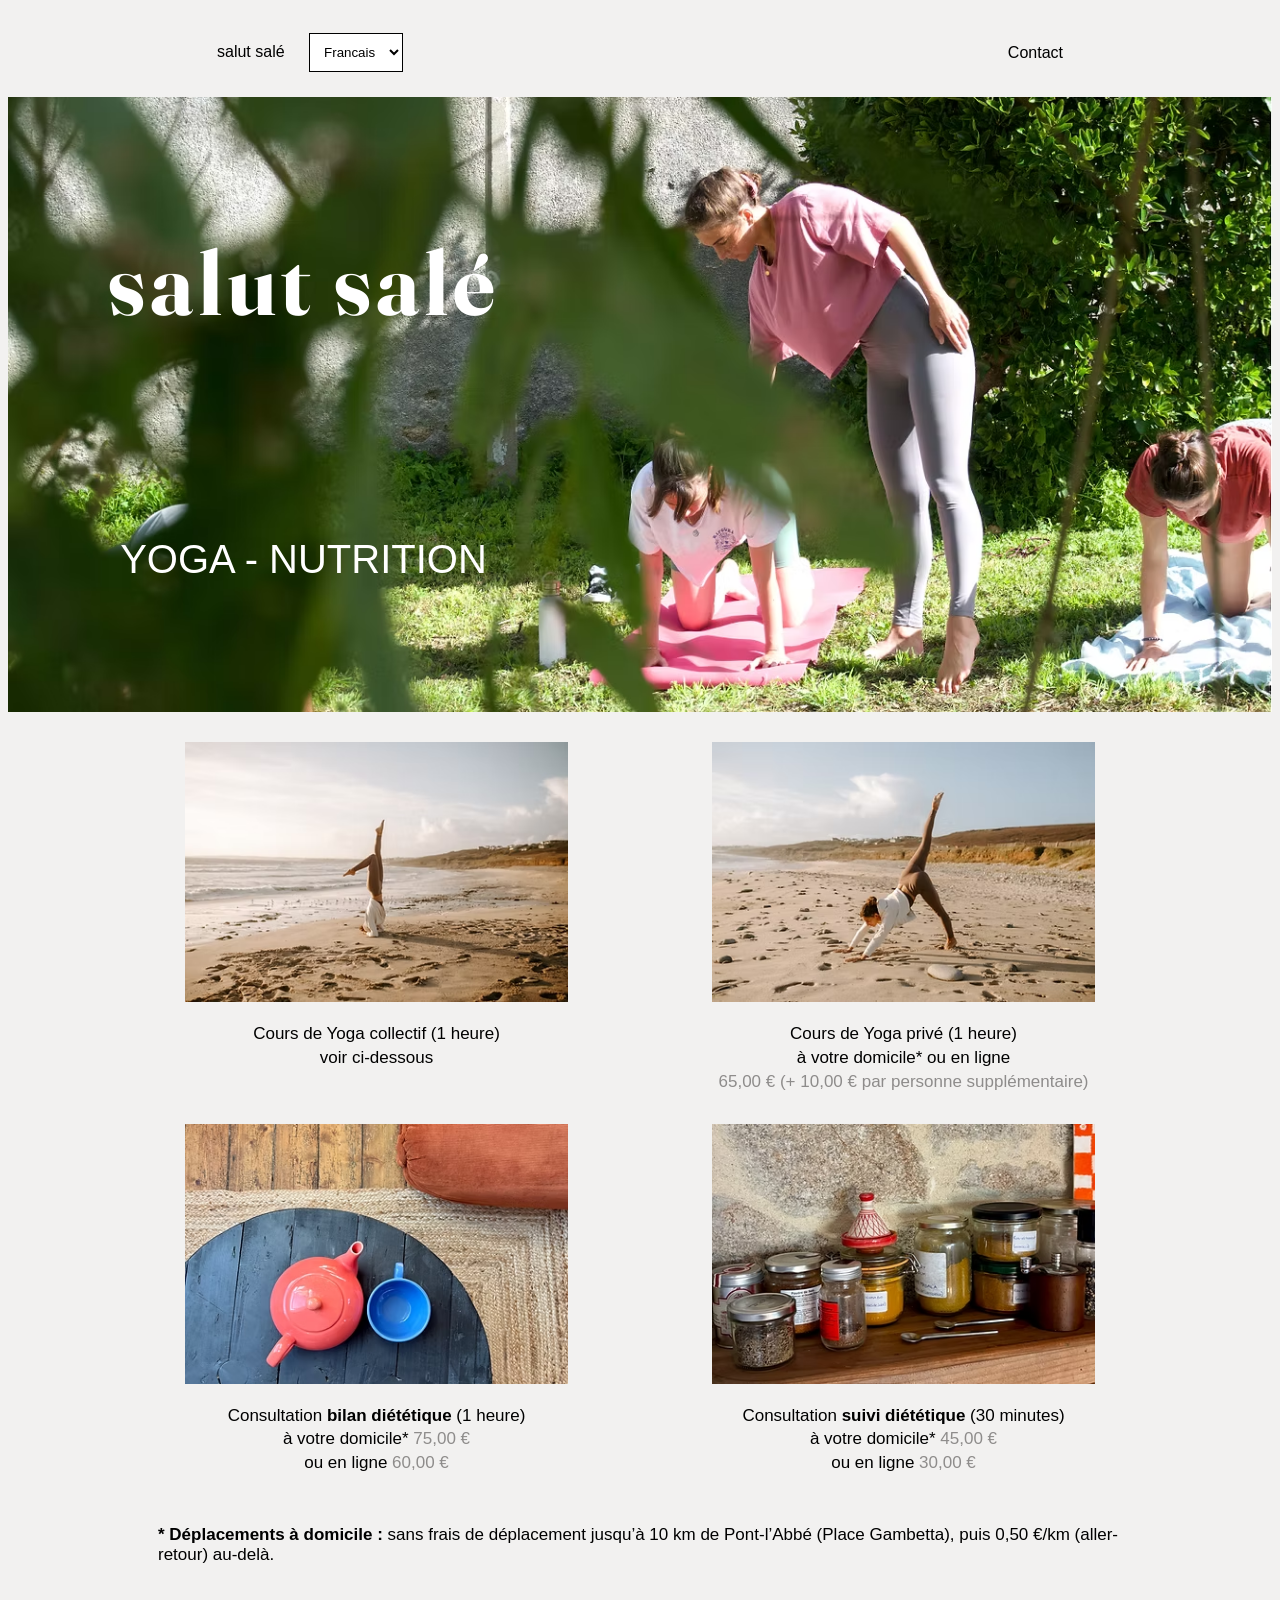
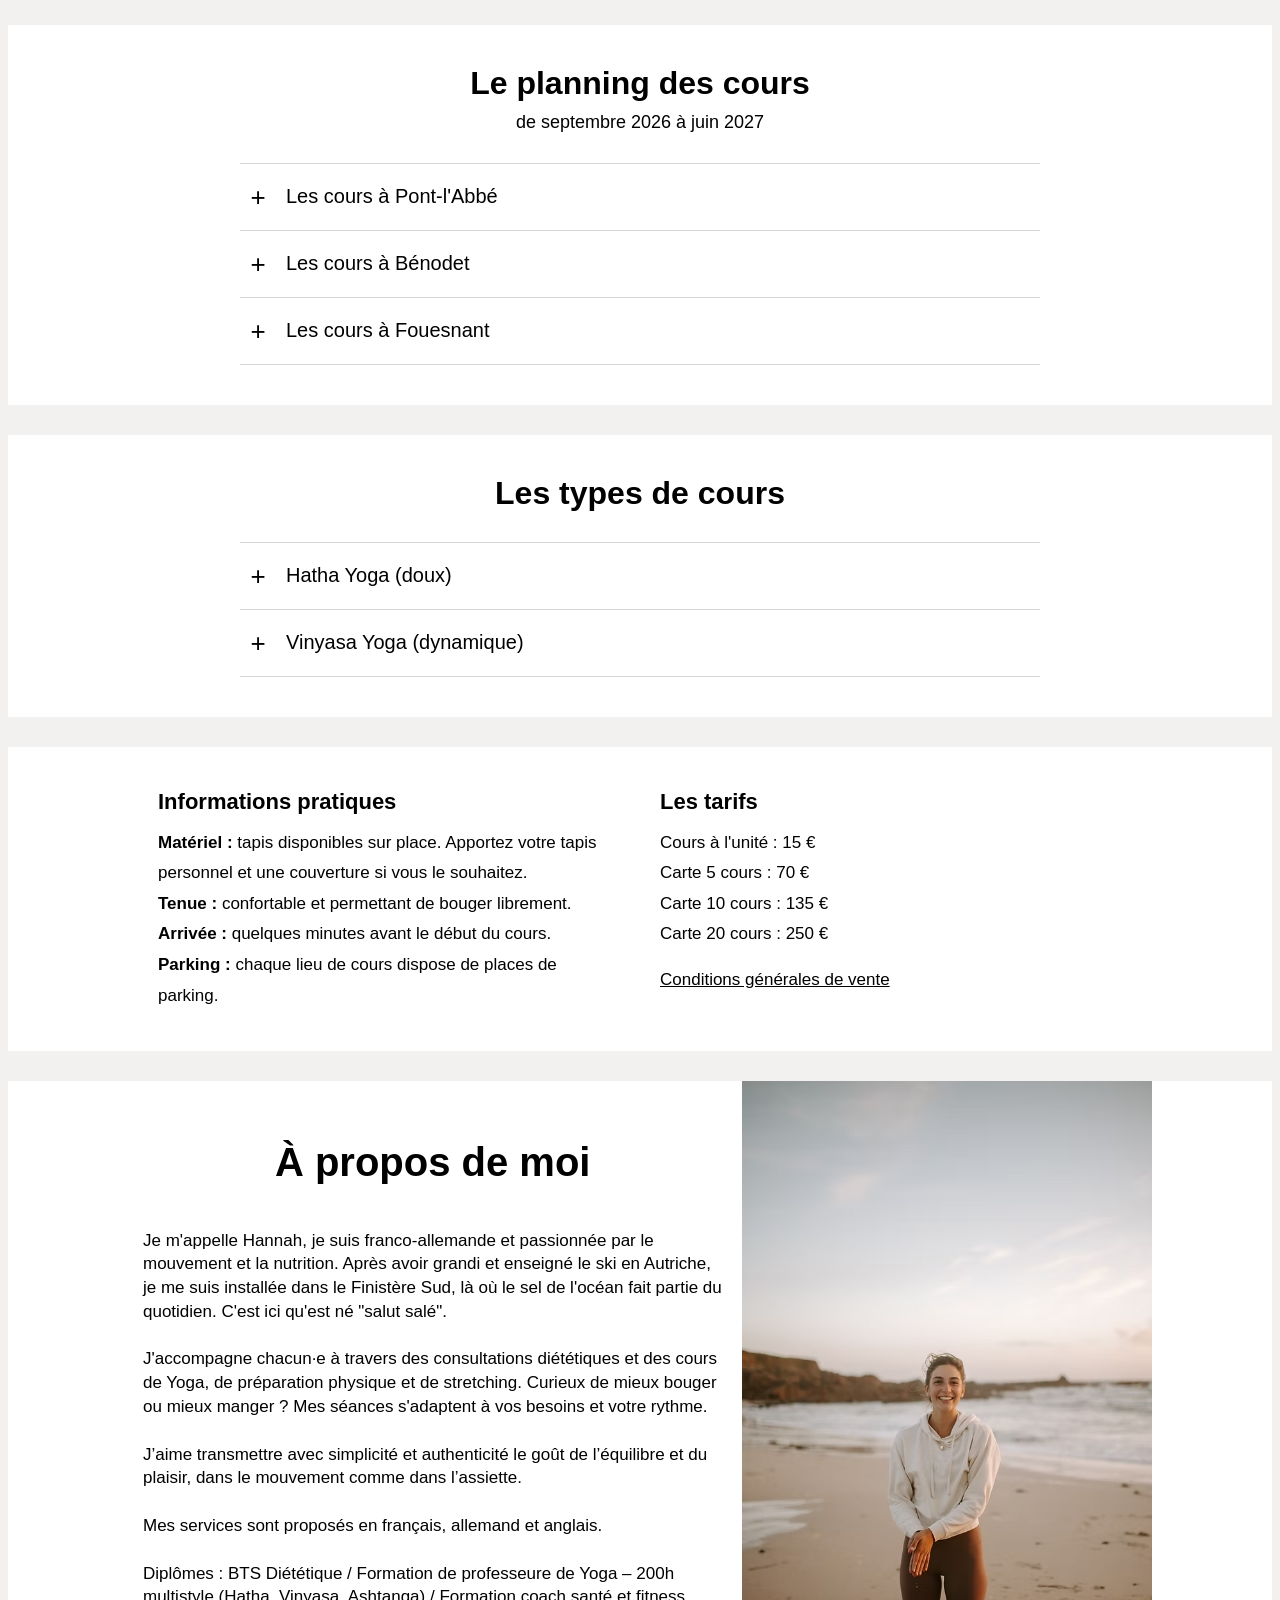
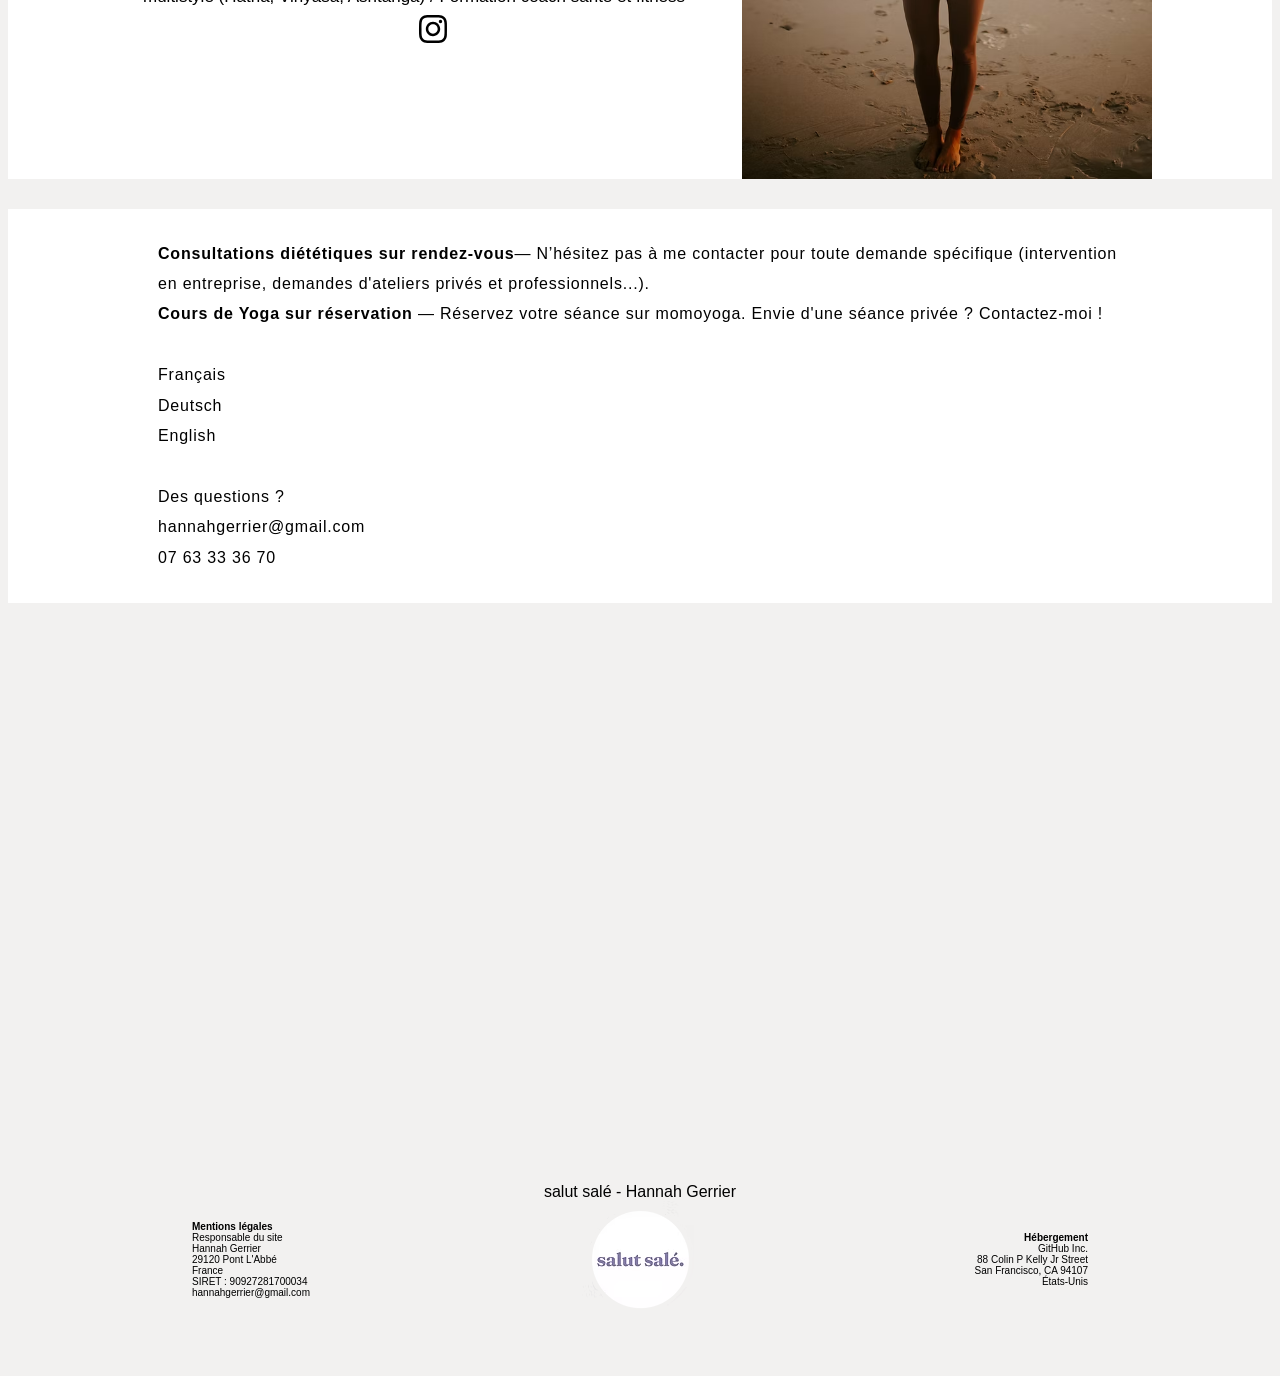
==== commit c5ef2fdc: "Update course names, add booking buttons and CGV page - Rename courses to Vinyasa Yoga / Hatha Yoga," ====
--- a/index.html
+++ b/index.html
@@ -132,27 +132,78 @@
           <div class="accordion">
             <details>
               <summary id="planning1Title">Les cours à Pont-l'Abbé</summary>
-              <div class="accordion-body" id="planning1Content">
-                Jeudi - 18h15 à 19h15 - Yoga dynamique<br />
-                Jeudi - 19h30 à 20h30 - Yoga doux<br /><br />
-                Les cours ont lieu dans le Studio 15, 15 Route de Loctudy
+              <div class="accordion-body">
+                <div id="planning1Content">
+                  Jeudi - 18h15 à 19h15 - Vinyasa Yoga (plus dynamique)<br />
+                  Jeudi - 19h30 à 20h30 - Hatha Yoga (plus doux)<br /><br />
+                  Les cours ont lieu dans le Studio 15, 15 Route de Loctudy
+                </div>
+                <div class="btn-row">
+                  <a
+                    class="btn"
+                    id="planning1Book"
+                    href="https://app.acuityscheduling.com/schedule.php?owner=40160216"
+                    target="_blank"
+                    rel="noopener noreferrer"
+                    >Réserver un cours</a
+                  >
+                  <a
+                    class="btn"
+                    id="planning1Card"
+                    href="https://app.acuityscheduling.com/catalog/c7d9e013"
+                    target="_blank"
+                    rel="noopener noreferrer"
+                    >Acheter une carte</a
+                  >
+                </div>
               </div>
             </details>
             <details>
               <summary id="planning2Title">Les cours à Bénodet</summary>
-              <div class="accordion-body" id="planning2Content">
-                Mercredi - 18h15 à 19h15 - Yoga dynamique<br />
-                Mercredi - 19h30 à 20h30 - Yoga doux<br /><br />
-                Les cours ont lieu dans le Château Les Garennes (réservation
-                sur leur site internet)
+              <div class="accordion-body">
+                <div id="planning2Content">
+                  Mercredi - 18h15 à 19h15 - Vinyasa Yoga (plus dynamique)<br />
+                  Mercredi - 19h30 à 20h30 - Hatha Yoga (plus doux)<br /><br />
+                  Les cours ont lieu dans le Château Les Garennes
+                </div>
+                <div class="btn-row">
+                  <a
+                    class="btn"
+                    id="planning2Book"
+                    href="https://backoffice.bsport.io/m/Ch%C3%A2teau%20les%20Garennes/4407/calendar/?tabSelected=0"
+                    target="_blank"
+                    rel="noopener noreferrer"
+                    >Réserver un cours</a
+                  >
+                </div>
               </div>
             </details>
             <details>
               <summary id="planning3Title">Les cours à Fouesnant</summary>
-              <div class="accordion-body" id="planning3Content">
-                Lundi - 18h10 à 19h25 - Yin Yoga<br />
-                Lundi - 19h30 à 20h45 - Hatha Flow<br /><br />
-                Les cours ont lieu dans le complexe sportif Bréhoulou, salle 9
+              <div class="accordion-body">
+                <div id="planning3Content">
+                  Lundi - 18h15 à 19h15 - Vinyasa Yoga (plus dynamique)<br />
+                  Lundi - 19h45 à 20h45 - Hatha Yoga (plus doux)<br /><br />
+                  Les cours ont lieu dans le complexe sportif Bréhoulou, salle 9
+                </div>
+                <div class="btn-row">
+                  <a
+                    class="btn"
+                    id="planning3Book"
+                    href="https://app.acuityscheduling.com/schedule.php?owner=40160216"
+                    target="_blank"
+                    rel="noopener noreferrer"
+                    >Réserver un cours</a
+                  >
+                  <a
+                    class="btn"
+                    id="planning3Card"
+                    href="https://app.acuityscheduling.com/catalog/c7d9e013"
+                    target="_blank"
+                    rel="noopener noreferrer"
+                    >Acheter une carte</a
+                  >
+                </div>
               </div>
             </details>
           </div>
@@ -164,13 +215,13 @@
           <h2 class="section-title" id="typesTitle">Les types de cours</h2>
           <div class="accordion">
             <details>
-              <summary id="types1Title">Le Yoga Doux</summary>
+              <summary id="types1Title">Hatha Yoga (doux)</summary>
               <div class="accordion-body" id="types1Content">
-                ... une pratique équilibrée qui mélange la tenue des postures
-                longues avec des enchaînements fluides.<br /><br />
+                Une pratique équilibrée qui mélange la tenue de postures
+                longues et des enchaînements fluides.<br /><br />
                 Les postures sont explorées avec attention, tout en laissant
-                une place au mouvement pour créer une pratique vivante.<br /><br />
-                Une pratique pour renforcer le corps en douceur, améliorer sa
+                une place au mouvement pour créer une séance vivante.<br /><br />
+                Un cours pour renforcer le corps en douceur, améliorer sa
                 mobilité et sa coordination, tout en cultivant concentration et
                 présence.<br /><br />
                 Accessible à tous les niveaux, chacun est invité à adapter la
@@ -178,40 +229,19 @@
               </div>
             </details>
             <details>
-              <summary id="types2Title">Le Yoga Dynamique</summary>
+              <summary id="types2Title">Vinyasa Yoga (dynamique)</summary>
               <div class="accordion-body" id="types2Content">
-                ... une pratique rythmée et énergisante, dans laquelle les
+                Une pratique rythmée et énergisante, dans laquelle les
                 postures s'enchaînent de manière fluide au rythme de la
                 respiration.<br /><br />
-                La séance mêle mouvements, postures et transitions pour mettre
-                progressivement le corps en action. On travaille la force, la
-                mobilité, l'équilibre et la coordination, tout en développant
-                une respiration consciente.<br /><br />
+                La séance associe mouvements, postures et transitions pour
+                mettre progressivement le corps en action. On travaille la
+                force, la mobilité, l'équilibre et la coordination, tout en
+                développant une respiration consciente.<br /><br />
                 Une pratique idéale pour se dépenser, renforcer son corps et
                 repartir avec une sensation d'énergie.<br /><br />
-                Accessible aux personnes ayant déjà quelques bases en yoga
-                comme aux pratiquants plus expérimentés. Les variations
-                proposées permettent à chacun d'adapter l'intensité de la
-                pratique.
-              </div>
-            </details>
-            <details>
-              <summary id="types3Title">Le Yin Yoga</summary>
-              <div class="accordion-body" id="types3Content">
-                ... est une pratique douce, lente et profondément relaxante qui
-                invite à ralentir.<br /><br />
-                Les postures sont pratiquées au sol et maintenues plusieurs
-                minutes, souvent en ayant des aides (blocks, coussins,
-                sangle...). Cette immobilité permet au corps de relâcher
-                progressivement les tensions et d'explorer en douceur les
-                tissus plus profonds, notamment les fascias, les articulations
-                et les tissus conjonctifs.<br /><br />
-                La respiration devient un véritable fil conducteur et laisse
-                place à un état de calme et de lâcher-prise.<br /><br />
-                Une pratique pour gagner en flexibilité et en mobilité,
-                clarifier ses pensées et reposer le corps.<br /><br />
-                Le Yin Yoga est accessible à tous - chaque posture peut être
-                adaptée aux besoins de chacun.
+                Accessible aux personnes ayant déjà pratiqué le yoga, comme aux
+                pratiquants plus expérimentés.
               </div>
             </details>
           </div>
@@ -223,12 +253,12 @@
           <div>
             <h3 id="infosTitle">Informations pratiques</h3>
             <div id="infosContent">
-              <b>Réservation :</b> en ligne via Momoyoga<br />
-              <b>Matériel :</b> tapis disponibles sur place<br />
-              <b>Tenue :</b> confortable et adaptée à la pratique<br />
-              <b>À prévoir :</b> eau + éventuellement tapis personnel et
-              couverture<br />
-              <b>Arrivée :</b> quelques minutes avant le début du cours
+              <b>Matériel :</b> tapis disponibles sur place. Apportez votre
+              tapis personnel et une couverture si vous le souhaitez.<br />
+              <b>Tenue :</b> confortable et permettant de bouger librement.<br />
+              <b>Arrivée :</b> quelques minutes avant le début du cours.<br />
+              <b>Parking :</b> chaque lieu de cours dispose de places de
+              parking.
             </div>
           </div>
           <div>
@@ -236,8 +266,12 @@
             <div id="tarifsContent">
               Cours à l'unité : 15 €<br />
               Carte 5 cours : 70 €<br />
-              Carte 10 cours : 135 €
-            </div>
+              Carte 10 cours : 135 €<br />
+              Carte 20 cours : 250 €
+            </div>
+            <a class="cgv-link" href="cgv.html" id="cgvLink"
+              >Conditions générales de vente</a
+            >
           </div>
         </div>
       </section>
@@ -325,7 +359,6 @@
           <div id="legalContent">
             Responsable du site<br />
             Hannah Gerrier<br />
-            9 Rue Marcel Cariou<br />
             29120 Pont L'Abbé<br />
             France<br />
             SIRET : 90927281700034<br />
--- a/index.css
+++ b/index.css
@@ -206,9 +206,8 @@
 
   summary {
     display: flex;
-    justify-content: space-between;
-    align-items: center;
-    gap: 20px;
+    align-items: center;
+    gap: 15px;
     padding: 20px 5px;
     font-size: 20px;
     cursor: pointer;
@@ -219,20 +218,91 @@
     display: none;
   }
 
-  summary::after {
+  summary::before {
     content: "+";
+    flex: 0 0 auto;
+    width: 1em;
+    text-align: center;
     font-size: 26px;
     line-height: 1;
   }
 
-  details[open] summary::after {
+  details[open] summary::before {
     content: "−";
   }
 
   .accordion-body {
-    padding: 0 5px 25px;
+    /* left padding lines the text up with the summary title (5px + 26px marker + 15px gap) */
+    padding: 0 5px 25px 46px;
     font-size: 17px;
     line-height: 1.5em;
+  }
+}
+
+.btn-row {
+  display: flex;
+  flex-wrap: wrap;
+  gap: 12px;
+  margin-top: 20px;
+}
+
+.btn {
+  display: inline-block;
+  padding: 10px 20px;
+  border: 1px solid black;
+  background: white;
+  font-size: 15px;
+  transition:
+    background 0.15s,
+    color 0.15s;
+}
+
+.btn:hover {
+  background: black;
+  color: white;
+}
+
+.cgv-link {
+  display: inline-block;
+  margin-top: 15px;
+  text-decoration: underline;
+}
+
+.cgv {
+  width: min(90vw, 800px);
+  padding: 50px 0 70px;
+  font-size: 16px;
+  line-height: 1.6em;
+
+  h1 {
+    font-size: 32px;
+    text-align: center;
+    margin: 0 0 10px;
+  }
+
+  .cgv-updated {
+    text-align: center;
+    font-size: 14px;
+    color: rgb(142, 140, 139);
+    margin: 0 0 40px;
+  }
+
+  h2 {
+    font-size: 20px;
+    margin: 35px 0 10px;
+  }
+
+  h3 {
+    font-size: 16px;
+    margin: 20px 0 5px;
+  }
+
+  p {
+    margin: 0 0 12px;
+  }
+
+  a {
+    text-decoration: underline;
   }
 }
 
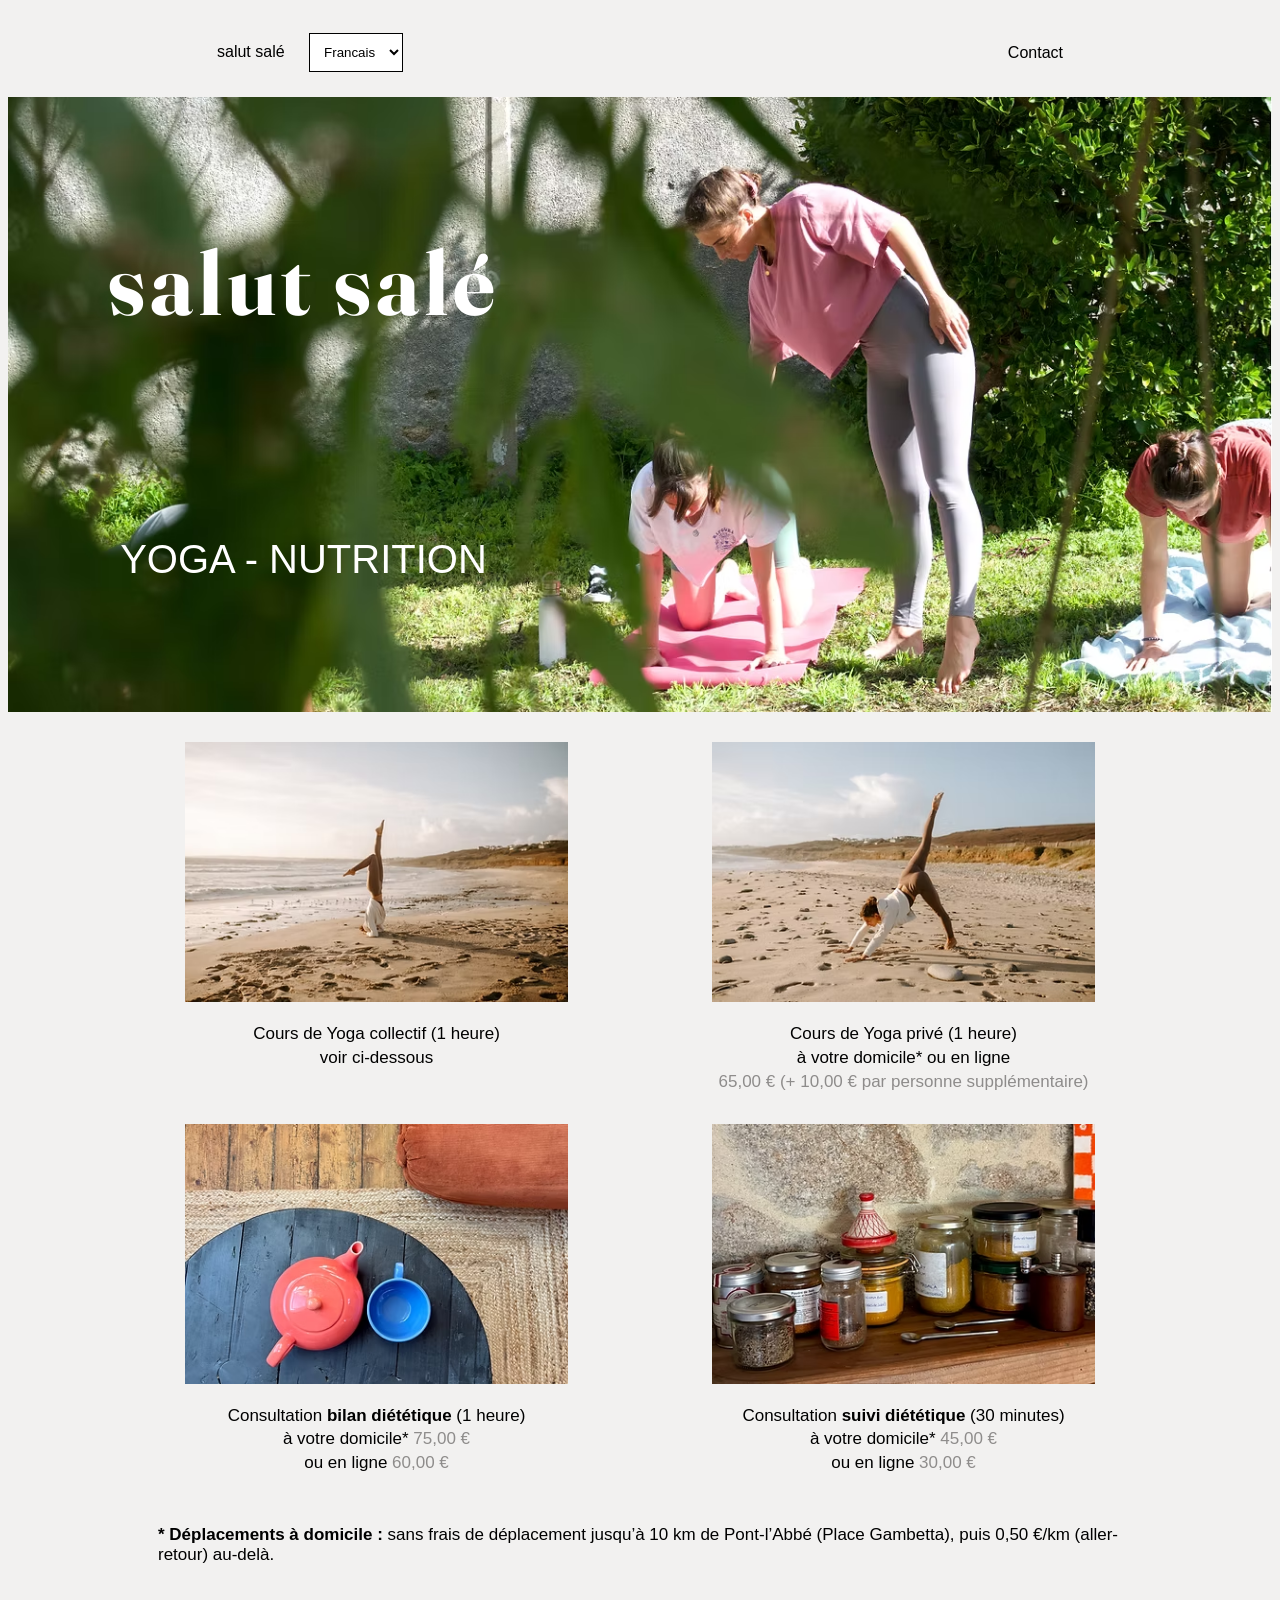
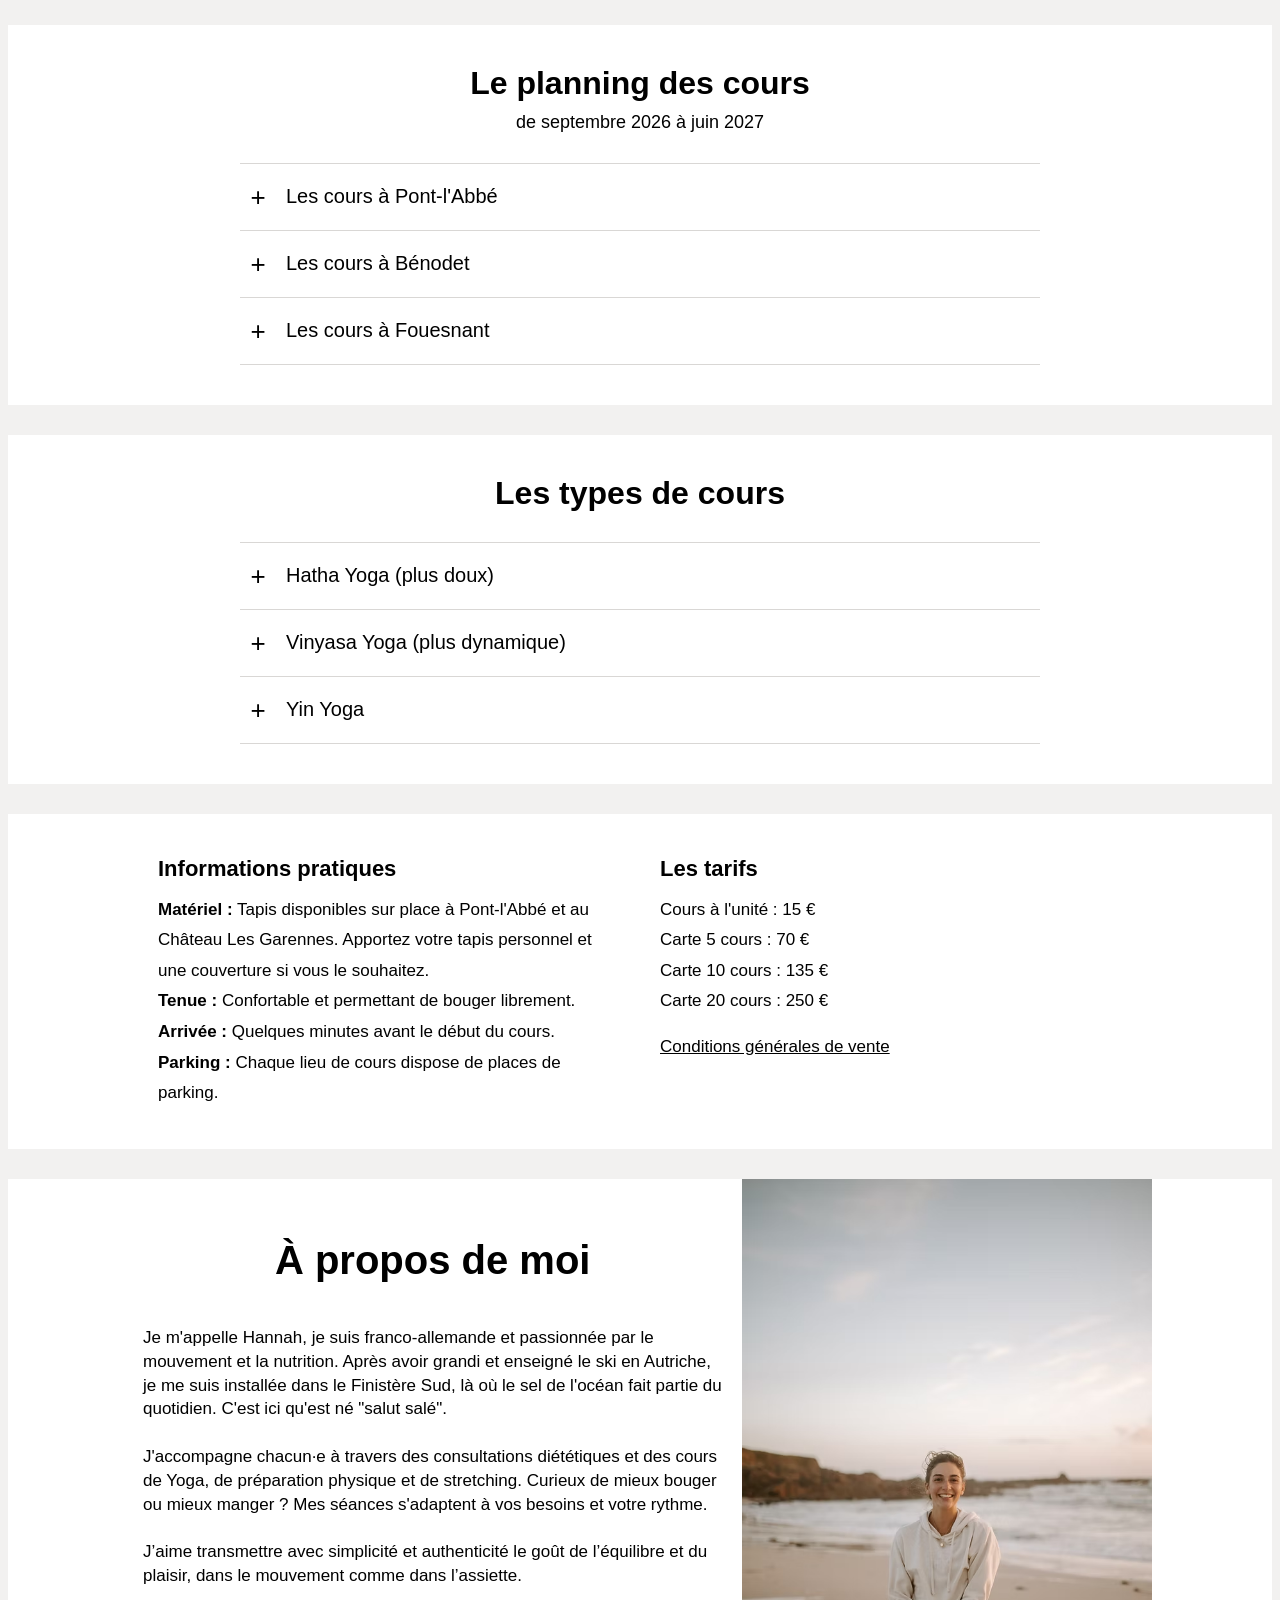
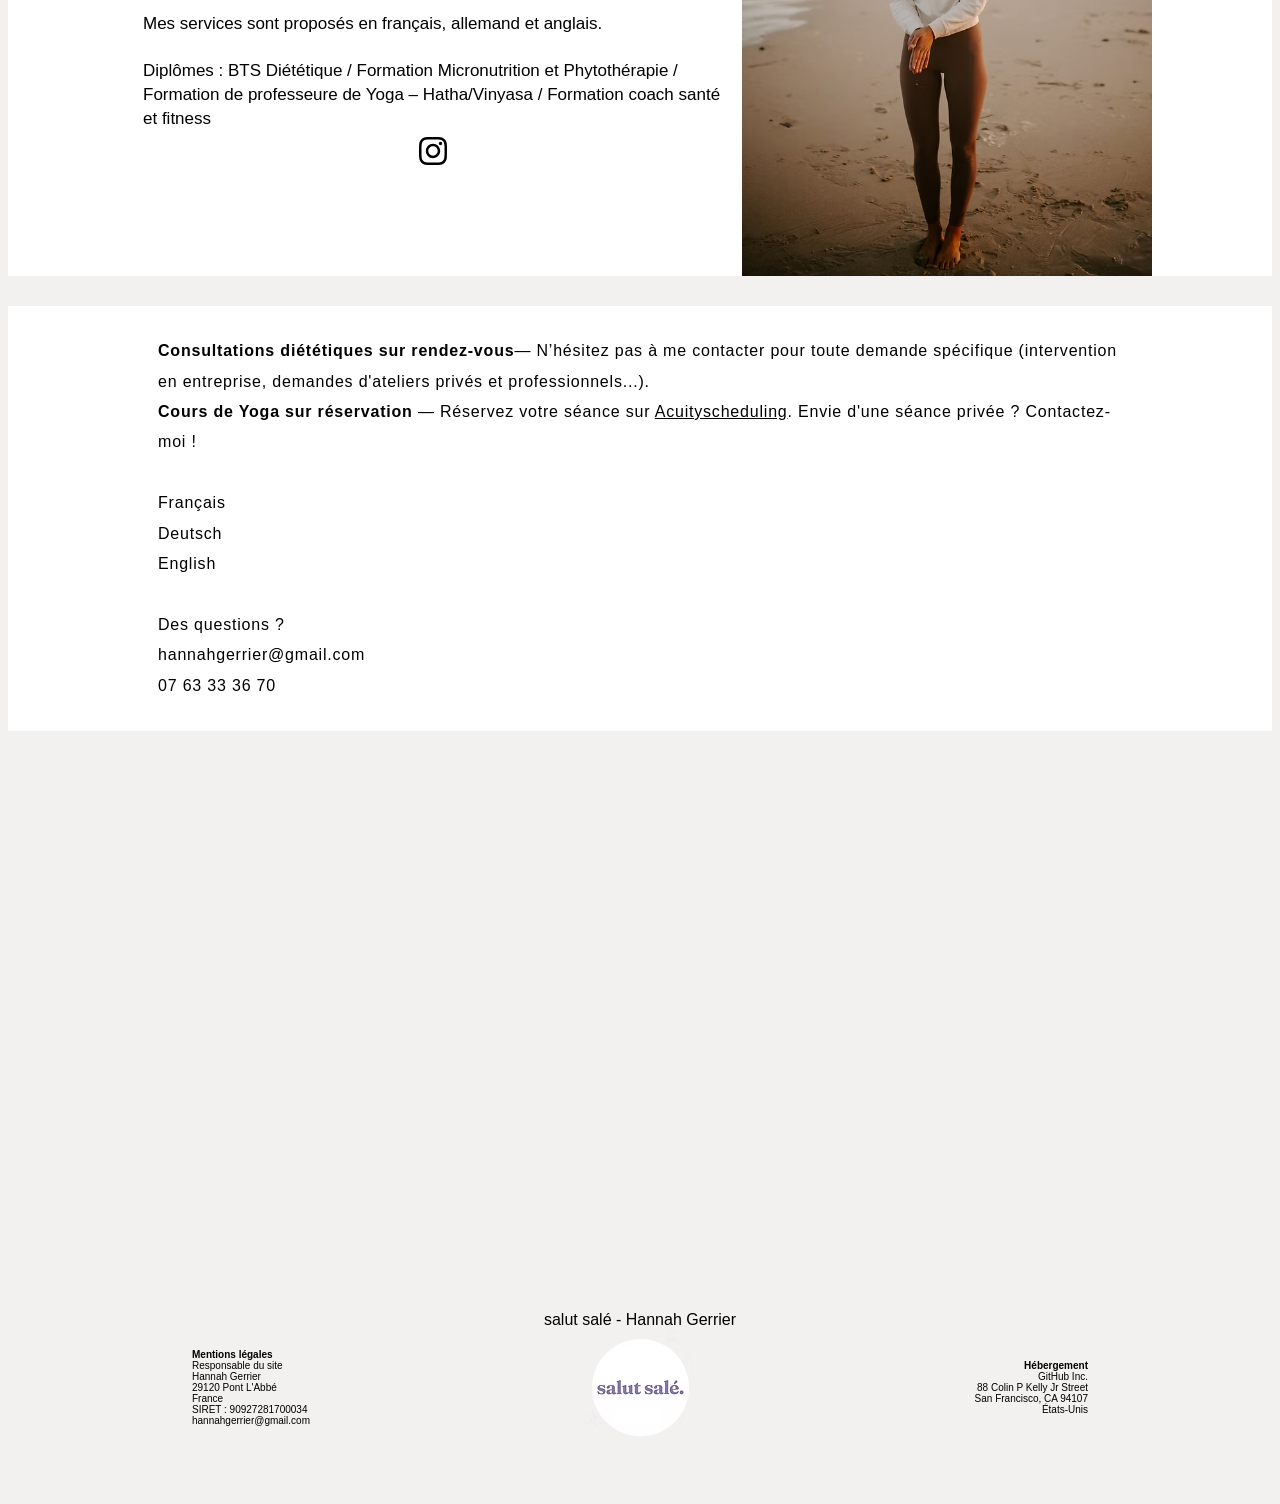
==== commit b2bd2ac2: "Publish the updated site at root, remove preview The reviewed /preview version becomes the live site" ====
--- a/index.html
+++ b/index.html
@@ -134,6 +134,8 @@
               <summary id="planning1Title">Les cours à Pont-l'Abbé</summary>
               <div class="accordion-body">
                 <div id="planning1Content">
+                  Lundi - 12h15 à 13h15 - Hatha Yoga (plus doux)<br />
+                  Jeudi - 12h15 à 13h15 - Hatha Yoga (plus doux)<br />
                   Jeudi - 18h15 à 19h15 - Vinyasa Yoga (plus dynamique)<br />
                   Jeudi - 19h30 à 20h30 - Hatha Yoga (plus doux)<br /><br />
                   Les cours ont lieu dans le Studio 15, 15 Route de Loctudy
@@ -142,7 +144,7 @@
                   <a
                     class="btn"
                     id="planning1Book"
-                    href="https://app.acuityscheduling.com/schedule.php?owner=40160216"
+                    href="https://salutsale.as.me/"
                     target="_blank"
                     rel="noopener noreferrer"
                     >Réserver un cours</a
@@ -150,7 +152,7 @@
                   <a
                     class="btn"
                     id="planning1Card"
-                    href="https://app.acuityscheduling.com/catalog/c7d9e013"
+                    href="https://salutsale.as.me/catalog/c7d9e013"
                     target="_blank"
                     rel="noopener noreferrer"
                     >Acheter une carte</a
@@ -164,7 +166,8 @@
                 <div id="planning2Content">
                   Mercredi - 18h15 à 19h15 - Vinyasa Yoga (plus dynamique)<br />
                   Mercredi - 19h30 à 20h30 - Hatha Yoga (plus doux)<br /><br />
-                  Les cours ont lieu dans le Château Les Garennes
+                  Les cours ont lieu dans la yourte du Château Les Garennes
+                  (réservation sur leur site de réservation)
                 </div>
                 <div class="btn-row">
                   <a
@@ -173,7 +176,7 @@
                     href="https://backoffice.bsport.io/m/Ch%C3%A2teau%20les%20Garennes/4407/calendar/?tabSelected=0"
                     target="_blank"
                     rel="noopener noreferrer"
-                    >Réserver un cours</a
+                    >Réserver un cours à Bénodet</a
                   >
                 </div>
               </div>
@@ -182,15 +185,15 @@
               <summary id="planning3Title">Les cours à Fouesnant</summary>
               <div class="accordion-body">
                 <div id="planning3Content">
-                  Lundi - 18h15 à 19h15 - Vinyasa Yoga (plus dynamique)<br />
-                  Lundi - 19h45 à 20h45 - Hatha Yoga (plus doux)<br /><br />
+                  Lundi - 18h10 à 19h25 - Yin Yoga<br />
+                  Lundi - 19h30 à 20h30 - Hatha Flow<br /><br />
                   Les cours ont lieu dans le complexe sportif Bréhoulou, salle 9
                 </div>
                 <div class="btn-row">
                   <a
                     class="btn"
                     id="planning3Book"
-                    href="https://app.acuityscheduling.com/schedule.php?owner=40160216"
+                    href="https://salutsale.as.me/"
                     target="_blank"
                     rel="noopener noreferrer"
                     >Réserver un cours</a
@@ -198,7 +201,7 @@
                   <a
                     class="btn"
                     id="planning3Card"
-                    href="https://app.acuityscheduling.com/catalog/c7d9e013"
+                    href="https://salutsale.as.me/catalog/c7d9e013"
                     target="_blank"
                     rel="noopener noreferrer"
                     >Acheter une carte</a
@@ -215,12 +218,12 @@
           <h2 class="section-title" id="typesTitle">Les types de cours</h2>
           <div class="accordion">
             <details>
-              <summary id="types1Title">Hatha Yoga (doux)</summary>
+              <summary id="types1Title">Hatha Yoga (plus doux)</summary>
               <div class="accordion-body" id="types1Content">
-                Une pratique équilibrée qui mélange la tenue de postures
-                longues et des enchaînements fluides.<br /><br />
-                Les postures sont explorées avec attention, tout en laissant
-                une place au mouvement pour créer une séance vivante.<br /><br />
+                Une pratique équilibrée qui mélange la tenue de postures longues
+                et des enchaînements fluides.<br /><br />
+                Les postures sont explorées avec attention, tout en laissant une
+                place au mouvement pour créer une séance vivante.<br /><br />
                 Un cours pour renforcer le corps en douceur, améliorer sa
                 mobilité et sa coordination, tout en cultivant concentration et
                 présence.<br /><br />
@@ -229,11 +232,10 @@
               </div>
             </details>
             <details>
-              <summary id="types2Title">Vinyasa Yoga (dynamique)</summary>
+              <summary id="types2Title">Vinyasa Yoga (plus dynamique)</summary>
               <div class="accordion-body" id="types2Content">
-                Une pratique rythmée et énergisante, dans laquelle les
-                postures s'enchaînent de manière fluide au rythme de la
-                respiration.<br /><br />
+                Une pratique rythmée et énergisante, dans laquelle les postures
+                s'enchaînent de manière fluide au rythme de la respiration.<br /><br />
                 La séance associe mouvements, postures et transitions pour
                 mettre progressivement le corps en action. On travaille la
                 force, la mobilité, l'équilibre et la coordination, tout en
@@ -244,6 +246,25 @@
                 pratiquants plus expérimentés.
               </div>
             </details>
+            <details>
+              <summary id="types3Title">Yin Yoga</summary>
+              <div class="accordion-body" id="types3Content">
+                Une pratique douce, lente et profondément relaxante qui invite à
+                ralentir.<br /><br />
+                Les postures sont pratiquées au sol et maintenues plusieurs
+                minutes, souvent à l'aide de supports (blocs, coussins,
+                sangles…). Cette immobilité permet au corps de relâcher
+                progressivement les tensions et d'explorer en douceur les tissus
+                plus profonds, notamment les fascias, les articulations et les
+                tissus conjonctifs.<br /><br />
+                La respiration devient un véritable fil conducteur et laisse
+                progressivement place à un état de calme et de lâcher-prise.<br /><br />
+                Une pratique pour gagner en flexibilité et en mobilité, apaiser
+                le mental et offrir au corps un véritable temps de repos.<br /><br />
+                Accessible à tous : chaque posture peut être adaptée aux besoins
+                et ressentis de chacun.
+              </div>
+            </details>
           </div>
         </div>
       </section>
@@ -253,11 +274,12 @@
           <div>
             <h3 id="infosTitle">Informations pratiques</h3>
             <div id="infosContent">
-              <b>Matériel :</b> tapis disponibles sur place. Apportez votre
-              tapis personnel et une couverture si vous le souhaitez.<br />
-              <b>Tenue :</b> confortable et permettant de bouger librement.<br />
-              <b>Arrivée :</b> quelques minutes avant le début du cours.<br />
-              <b>Parking :</b> chaque lieu de cours dispose de places de
+              <b>Matériel :</b> Tapis disponibles sur place à Pont-l'Abbé et au
+              Château Les Garennes. Apportez votre tapis personnel et une
+              couverture si vous le souhaitez.<br />
+              <b>Tenue :</b> Confortable et permettant de bouger librement.<br />
+              <b>Arrivée :</b> Quelques minutes avant le début du cours.<br />
+              <b>Parking :</b> Chaque lieu de cours dispose de places de
               parking.
             </div>
           </div>
@@ -287,16 +309,16 @@
               sel de l'océan fait partie du quotidien. C'est ici qu'est né
               "salut salé".<br /><br />
               J'accompagne chacun·e à travers des consultations diététiques et
-              des cours de Yoga, de préparation physique et de stretching. Curieux
-              de mieux bouger ou mieux manger ? Mes séances s'adaptent à vos
-              besoins et votre rythme.<br /><br />
+              des cours de Yoga, de préparation physique et de stretching.
+              Curieux de mieux bouger ou mieux manger ? Mes séances s'adaptent à
+              vos besoins et votre rythme.<br /><br />
               J’aime transmettre avec simplicité et authenticité le goût de
               l’équilibre et du plaisir, dans le mouvement comme dans
               l’assiette.<br /><br />
               Mes services sont proposés en français, allemand et anglais.<br /><br />
-              Diplômes : BTS Diététique / Formation de professeure de Yoga –
-              200h multistyle (Hatha, Vinyasa, Ashtanga) / Formation coach santé
-              et fitness
+              Diplômes : BTS Diététique / Formation Micronutrition et
+              Phytothérapie / Formation de professeure de Yoga – Hatha/Vinyasa /
+              Formation coach santé et fitness
             </div>
             <div>
               <a
@@ -325,7 +347,12 @@
             contacter pour toute demande spécifique (intervention en
             entreprise​, demandes d'ateliers privés et professionnels...).<br />
             <b>Cours de Yoga sur réservation</b> — Réservez votre séance sur
-            momoyoga. Envie d'une séance privée ? Contactez-moi !<br /><br />
+            <a
+              href="https://salutsale.as.me/"
+              target="_blank"
+              rel="noopener noreferrer"
+              >Acuityscheduling</a
+            >. Envie d'une séance privée ? Contactez-moi !<br /><br />
             Français<br />
             Deutsch<br />
             English<br /><br />
--- a/index.css
+++ b/index.css
@@ -327,6 +327,10 @@
   letter-spacing: 0.05em;
   line-height: 1.9em;
   font-size: 16px;
+
+  a {
+    text-decoration: underline;
+  }
 }
 
 footer {
